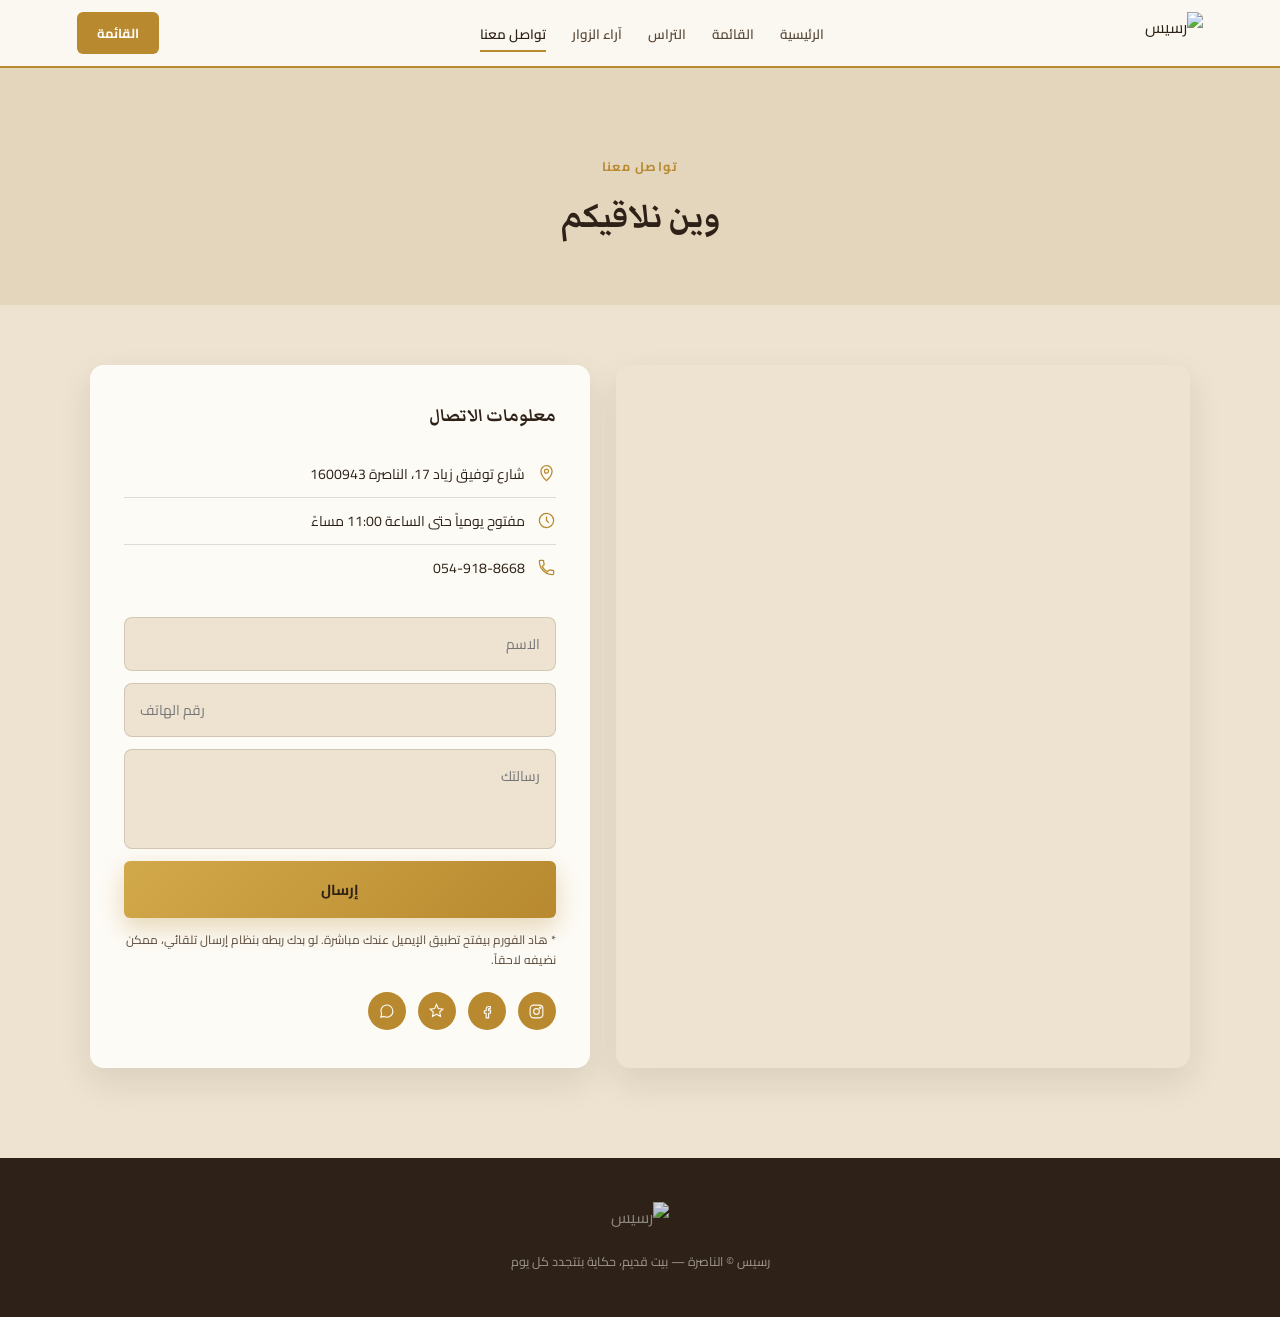
==== contact.html @ 71dd81d4 "Add files via upload" ====
<!DOCTYPE html>
<html lang="ar" dir="rtl">
<head>
<meta charset="UTF-8" />
<meta name="viewport" content="width=device-width, initial-scale=1.0" />
<title>تواصل معنا · رسيس</title>
<link rel="preconnect" href="https://fonts.googleapis.com" />
<link rel="preconnect" href="https://fonts.gstatic.com" crossorigin />
<link href="https://fonts.googleapis.com/css2?family=Markazi+Text:wght@500;600;700&family=Cairo:wght@300;400;500;600;700;800&display=swap" rel="stylesheet" />
<link rel="stylesheet" href="style.css" />
</head>
<body>

<nav class="nav">
  <img class="nav-logo" src="assets/logo.png" alt="رسيس" />
  <ul class="nav-links">
    <li><a href="index.html">الرئيسية</a></li>
    <li><a href="menu.html">القائمة</a></li>
    <li><a href="terrace.html">التراس</a></li>
    <li><a href="index.html#reviews">آراء الزوار</a></li>
    <li><a href="contact.html" class="active">تواصل معنا</a></li>
  </ul>
  <a class="nav-cta" href="https://rasis.auratech1.tech/menu-list" target="_blank" rel="noopener">القائمة</a>
</nav>

<header style="padding:150px 6vw 60px; text-align:center; background:var(--cream-deep);">
  <span class="eyebrow">تواصل معنا</span>
  <h1 class="sec-title">وين نلاقيكم</h1>
</header>

<section style="padding-top:60px;">
  <div class="contact-grid">
    <div class="map-wrap">
      <iframe
        title="موقع رسيس على الخريطة"
        src="https://www.google.com/maps?q=Tawfiq+Ziad+St+17+Nazareth&output=embed"
        loading="lazy" referrerpolicy="no-referrer-when-downgrade"></iframe>
    </div>

    <div class="contact-card">
      <h3>معلومات الاتصال</h3>
      <ul class="contact-list">
        <li>
          <span class="ci"><svg viewBox="0 0 24 24" fill="none" stroke="currentColor" stroke-width="1.6"><path d="M12 21s7-6.5 7-12a7 7 0 10-14 0c0 5.5 7 12 7 12z"/><circle cx="12" cy="9" r="2.5"/></svg></span>
          <span>شارع توفيق زياد 17، الناصرة 1600943</span>
        </li>
        <li>
          <span class="ci"><svg viewBox="0 0 24 24" fill="none" stroke="currentColor" stroke-width="1.6"><circle cx="12" cy="12" r="9"/><path d="M12 7v5l3 3"/></svg></span>
          <span>مفتوح يومياً حتى الساعة 11:00 مساءً</span>
        </li>
        <li>
          <span class="ci"><svg viewBox="0 0 24 24" fill="none" stroke="currentColor" stroke-width="1.6"><path d="M6.6 10.8c1.4 2.8 3.8 5.2 6.6 6.6l2.2-2.2c.3-.3.7-.4 1-.2 1.1.4 2.3.6 3.6.6.6 0 1 .4 1 1V20c0 .6-.4 1-1 1C10.6 21 3 13.4 3 4c0-.6.4-1 1-1h3.4c.6 0 1 .4 1 1 0 1.3.2 2.5.6 3.6.1.4 0 .8-.2 1L6.6 10.8z"/></svg></span>
          <a href="tel:0549188668">054-918-8668</a>
        </li>
      </ul>

      <form class="contact-form" onsubmit="event.preventDefault(); window.location.href='mailto:?subject=رسالة من موقع رسيس&body=' + encodeURIComponent('الاسم: ' + document.getElementById('cf-name').value + '\nرقم الهاتف: ' + document.getElementById('cf-phone').value + '\n\n' + document.getElementById('cf-msg').value);">
        <input type="text" id="cf-name" placeholder="الاسم" required />
        <input type="tel" id="cf-phone" placeholder="رقم الهاتف" />
        <textarea id="cf-msg" placeholder="رسالتك" required></textarea>
        <button class="btn btn-gold" type="submit">إرسال</button>
      </form>
      <p class="form-note">* هاد الفورم بيفتح تطبيق الإيميل عندك مباشرة. لو بدك ربطه بنظام إرسال تلقائي، ممكن نضيفه لاحقاً.</p>

      <div class="social-row">
        <a class="social-circle" href="https://www.instagram.com/rasees.rest/" target="_blank" rel="noopener" aria-label="إنستقرام">
          <svg viewBox="0 0 24 24" fill="none" stroke="currentColor" stroke-width="1.6"><rect x="3" y="3" width="18" height="18" rx="5"/><circle cx="12" cy="12" r="4"/><circle cx="17.3" cy="6.7" r="1"/></svg>
        </a>
        <a class="social-circle" href="https://www.facebook.com/people/%D8%B1%D8%B3%D9%8A%D8%B3-%D9%85%D8%B7%D8%B9%D9%85-%D9%88%D9%85%D9%82%D9%87%D9%89/61567522332146/" target="_blank" rel="noopener" aria-label="فيسبوك">
          <svg viewBox="0 0 24 24" fill="none" stroke="currentColor" stroke-width="1.6"><path d="M15 8.5h2.5V5H15c-1.9 0-3.5 1.6-3.5 3.5V11H9v3.5h2.5V21H15v-6.5h2.5l.5-3.5h-3V8.5c0-.6.4-1 1-1z"/></svg>
        </a>
        <a class="social-circle" href="https://g.page/r/CQu_UpilLZgMEAE/review" target="_blank" rel="noopener" aria-label="تقييمات جوجل">
          <svg viewBox="0 0 24 24" fill="none" stroke="currentColor" stroke-width="1.6"><path d="M12 2l2.6 5.9L21 8.6l-4.5 4.2L17.6 19 12 15.9 6.4 19l1.1-6.2L3 8.6l6.4-.7z"/></svg>
        </a>
        <a class="social-circle" href="https://wa.me/972549188668" target="_blank" rel="noopener" aria-label="واتساب">
          <svg viewBox="0 0 24 24" fill="none" stroke="currentColor" stroke-width="1.6"><path d="M21 11.5a8.5 8.5 0 01-12.4 7.5L4 20l1.1-4.4A8.5 8.5 0 1121 11.5z"/></svg>
        </a>
      </div>
    </div>
  </div>
</section>

<footer>
  <img class="footer-logo" src="assets/logo.png" alt="رسيس" />
  <p>رسيس © الناصرة — بيت قديم، حكاية بتتجدد كل يوم</p>
</footer>

<script src="script.js"></script>
</body>
</html>
---- style.css ----
:root{
  --cream:#EDE3D0;
  --cream-deep:#E4D6BC;
  --paper:#FDFBF6;
  --brown:#2E2117;
  --brown-soft:#5A4A3A;
  --gold:#B8892F;
  --gold-bright:#D2A94A;
  --plaid-red:#7E2B22;
  --plaid-black:#221812;
  --line:rgba(46,33,23,0.14);
  --display:'Markazi Text', serif;
  --body:'Cairo', sans-serif;
}
*{box-sizing:border-box;margin:0;padding:0;}
html{scroll-behavior:smooth;}
body{
  font-family:var(--body);
  color:var(--brown);
  background:var(--cream);
  -webkit-font-smoothing:antialiased;
  overflow-x:hidden;
}
img{max-width:100%;display:block;}
a{color:inherit;}
ul{list-style:none;}

/* ===== plaid ribbon — echoes the restaurant's own tablecloth pattern ===== */
.plaid{
  height:8px; width:100%;
  background:
    repeating-linear-gradient(90deg,
      var(--plaid-red) 0 14px,
      var(--paper) 14px 16px,
      var(--plaid-black) 16px 20px,
      var(--paper) 20px 22px);
}

/* ===== shared ===== */
.eyebrow{ display:inline-block; font-size:12.5px; font-weight:700; letter-spacing:.1em; color:var(--gold); text-transform:uppercase; margin-bottom:12px; }
.sec-head{ text-align:center; max-width:640px; margin:0 auto 50px; }
.sec-title{ font-family:var(--display); font-weight:700; font-size:clamp(28px,3.8vw,42px); color:var(--brown); line-height:1.3; }
.sec-sub{ font-size:14.5px; color:var(--brown-soft); margin-top:10px; line-height:1.8; }
section{ padding:90px 6vw; }

.btn{
  display:inline-flex; align-items:center; justify-content:center; gap:8px;
  font-family:var(--body); font-size:14.5px; font-weight:700;
  padding:15px 30px; border-radius:6px; text-decoration:none; cursor:pointer;
  transition:transform .18s ease, box-shadow .18s ease, background .18s ease; border:none;
}
.btn-gold{ background:linear-gradient(135deg,var(--gold-bright),var(--gold)); color:#2E2117; box-shadow:0 10px 24px rgba(184,137,47,0.32); }
.btn-gold:hover{ transform:translateY(-2px); box-shadow:0 14px 28px rgba(184,137,47,0.4); }
.btn-outline{ background:transparent; color:var(--paper); border:1.5px solid rgba(253,251,246,0.5); }
.btn-outline:hover{ border-color:var(--gold-bright); color:var(--gold-bright); }
.btn-outline-dark{ background:transparent; color:var(--brown); border:1.5px solid var(--line); }
.btn-outline-dark:hover{ border-color:var(--gold); color:var(--gold); }

.ph-icon{ width:28px; height:28px; opacity:.4; color:var(--brown-soft); }
.ph-icon svg{ width:100%; height:100%; }
.ph-text{ font-size:11px; font-weight:600; line-height:1.6; opacity:.6; text-align:center; }

/* ===== nav ===== */
.nav{
  position:fixed; top:0; inset-inline:0; z-index:60;
  display:flex; align-items:center; justify-content:space-between; gap:20px;
  padding:12px 6vw;
  background:rgba(253,251,246,0.92);
  backdrop-filter:blur(10px);
  border-bottom:2px solid var(--gold);
}
.nav-logo{ height:42px; width:auto; border-radius:6px; }
.nav-links{ display:flex; gap:26px; flex:1; justify-content:center; }
.nav-links a{ font-size:13.5px; font-weight:600; text-decoration:none; color:var(--brown-soft); transition:color .2s ease; padding-bottom:3px; border-bottom:2px solid transparent; }
.nav-links a:hover, .nav-links a.active{ color:var(--brown); border-color:var(--gold); }
.nav-cta{ font-size:13px; font-weight:700; background:var(--gold); color:var(--paper); padding:9px 20px; border-radius:6px; text-decoration:none; white-space:nowrap; }
.nav-cta:hover{ background:#A47A28; }
@media(max-width:860px){ .nav-links{display:none;} }

/* ===== hero (photo hero used on home / terrace) ===== */
.photo-hero{
  position:relative; min-height:78vh; display:flex; align-items:flex-end;
  background-size:cover; background-position:center;
  margin-top:0;
}
.photo-hero::before{
  content:''; position:absolute; inset:0;
  background:linear-gradient(180deg, rgba(20,14,10,0.15) 0%, rgba(20,14,10,0.35) 55%, rgba(20,14,10,0.86) 100%);
}
.photo-hero-inner{ position:relative; z-index:2; padding:60px 6vw 60px; max-width:640px; }
.photo-hero .eyebrow{ color:var(--gold-bright); }
.photo-hero h1{ font-family:var(--display); font-weight:700; color:var(--paper); font-size:clamp(30px,4.6vw,50px); line-height:1.35; text-shadow:0 4px 18px rgba(0,0,0,0.4); }
.photo-hero p{ color:rgba(253,251,246,0.85); font-size:15px; margin-top:14px; line-height:1.8; max-width:480px; }
.photo-hero .btn{ margin-top:26px; }

.hero-noimg{
  aspect-ratio:16/8; background:var(--brown); display:flex; flex-direction:column;
  align-items:center; justify-content:center; gap:10px; color:rgba(253,251,246,0.5);
}

/* ===== dish cards ===== */
.dish-grid{ display:grid; grid-template-columns:repeat(3,1fr); gap:26px; max-width:1140px; margin:0 auto; }
@media(max-width:860px){ .dish-grid{ grid-template-columns:repeat(2,1fr); } }
@media(max-width:560px){ .dish-grid{ grid-template-columns:1fr; } }
.dish-card{
  background:var(--paper); border-radius:12px; overflow:hidden;
  box-shadow:0 14px 34px rgba(46,33,23,0.1); transition:transform .22s ease, box-shadow .22s ease;
}
.dish-card:hover{ transform:translateY(-4px); box-shadow:0 20px 44px rgba(46,33,23,0.16); }
.dish-photo{ aspect-ratio:4/3; overflow:hidden; background:var(--cream-deep); display:flex; align-items:center; justify-content:center; }
.dish-photo img{ width:100%; height:100%; object-fit:cover; }
.dish-photo.ph{ flex-direction:column; gap:8px; }
.dish-info{ padding:18px 20px 22px; text-align:center; }
.dish-info h3{ font-family:var(--display); font-size:19px; color:var(--brown); margin-bottom:4px; }
.dish-info p{ font-size:12.5px; color:var(--brown-soft); line-height:1.6; }

/* ===== reviews section — warm palette, very visible ===== */
.reviews-sec{ background:var(--brown); color:var(--paper); }
.reviews-sec .eyebrow{ color:var(--gold-bright); }
.rv-card{
  max-width:540px; margin:0 auto; text-align:center;
  background:rgba(253,251,246,0.05); border:1px solid rgba(253,251,246,0.14); border-radius:16px;
  padding:54px 40px; box-shadow:0 30px 70px rgba(0,0,0,0.35);
}
.rv-card h2{ font-family:var(--display); font-weight:700; font-size:clamp(26px,3.4vw,34px); color:var(--paper); line-height:1.3; margin-bottom:6px; }
.rv-card .en{ display:block; font-family:var(--body); font-weight:400; font-size:14px; color:rgba(253,251,246,0.55); margin-bottom:26px; }
.google-mini{
  display:inline-flex; align-items:center; gap:9px; margin-bottom:28px;
  background:rgba(253,251,246,0.06); border:1px solid rgba(253,251,246,0.16); border-radius:30px;
  padding:8px 18px; text-decoration:none; transition:background .2s ease;
}
.google-mini:hover{ background:rgba(253,251,246,0.11); }
.google-mini .stars-mini{ color:var(--gold-bright); font-size:13px; letter-spacing:1px; }
.google-mini span.txt{ font-size:12.5px; color:rgba(253,251,246,0.75); }
.stars{ display:flex; justify-content:center; gap:8px; margin-top:6px; }
.star{ font-size:40px; background:none; border:none; cursor:pointer; color:rgba(253,251,246,0.18); transition:color .18s ease, transform .18s cubic-bezier(.34,1.56,.64,1); padding:2px; }
.star:hover, .star.hovered{ transform:scale(1.15); }
.star.selected{ color:var(--gold-bright); }
.star.pop{ animation:pop .3s cubic-bezier(.34,1.56,.64,1) forwards; }
@keyframes pop{ 50%{transform:scale(1.35);} }
.ledger-hint{ font-size:12.5px; color:rgba(253,251,246,0.5); margin-top:10px; }
.rv-panel{ margin-top:24px; text-align:right; }
.rv-panel.hidden{ display:none; }
.rv-panel textarea{
  width:100%; font-family:var(--body); font-size:14px; color:var(--paper);
  background:rgba(253,251,246,0.06); border:1px solid rgba(253,251,246,0.16); border-radius:8px;
  padding:14px 16px; resize:none; min-height:90px; outline:none; line-height:1.7;
}
.rv-panel textarea::placeholder{ color:rgba(253,251,246,0.35); }
.rv-panel textarea:focus{ border-color:var(--gold); }
.optional-contact{ display:flex; gap:10px; margin-top:10px; }
.optional-contact input{
  width:100%; font-family:var(--body); font-size:13.5px; color:var(--paper);
  background:rgba(253,251,246,0.06); border:1px solid rgba(253,251,246,0.16); border-radius:8px;
  padding:11px 14px; outline:none;
}
.optional-contact input::placeholder{ color:rgba(253,251,246,0.35); }
.optional-contact input:focus{ border-color:var(--gold); }
@media(max-width:420px){ .optional-contact{ flex-direction:column; } }
.rv-thanks{ margin-top:22px; font-size:13.5px; color:var(--gold-bright); background:rgba(210,169,74,0.12); border-radius:8px; padding:13px 16px; font-weight:600; }
.rv-thanks.hidden{ display:none; }

/* ===== gallery grid (reused: home teaser strip / terrace gallery) ===== */
.gallery-grid{ display:grid; grid-template-columns:repeat(4,1fr); gap:16px; max-width:1140px; margin:0 auto; }
@media(max-width:900px){ .gallery-grid{ grid-template-columns:repeat(2,1fr); } }
.gallery-slot{
  aspect-ratio:1/1; border-radius:10px; overflow:hidden;
  display:flex; flex-direction:column; align-items:center; justify-content:center; gap:8px;
}
.gallery-slot.ph{ border:1.5px dashed var(--line); background:var(--paper); }
.gallery-slot.has-img img{ width:100%; height:100%; object-fit:cover; }

/* ===== feature blocks (terrace page) ===== */
.feature-block{
  display:grid; grid-template-columns:1fr 1.2fr; gap:0; align-items:stretch;
  background:var(--paper); border-radius:14px; overflow:hidden; margin-bottom:26px;
  box-shadow:0 14px 34px rgba(46,33,23,0.08);
}
.feature-block:nth-child(even){ grid-template-columns:1.2fr 1fr; }
.feature-block:nth-child(even) .feature-photo{ order:2; }
@media(max-width:760px){ .feature-block, .feature-block:nth-child(even){ grid-template-columns:1fr; } .feature-block:nth-child(even) .feature-photo{ order:0; } }
.feature-photo{ min-height:220px; overflow:hidden; }
.feature-photo img{ width:100%; height:100%; object-fit:cover; }
.feature-text{ padding:36px 34px; display:flex; flex-direction:column; justify-content:center; }
.feature-text h3{ font-family:var(--display); font-size:23px; color:var(--brown); margin-bottom:10px; }
.feature-text p{ font-size:14px; color:var(--brown-soft); line-height:1.85; }

/* ===== contact page ===== */
.contact-grid{ display:grid; grid-template-columns:1.15fr 1fr; gap:26px; max-width:1100px; margin:0 auto; }
@media(max-width:860px){ .contact-grid{ grid-template-columns:1fr; } }
.map-wrap{ border-radius:14px; overflow:hidden; min-height:420px; box-shadow:0 14px 34px rgba(46,33,23,0.1); }
.map-wrap iframe{ width:100%; height:100%; min-height:420px; border:0; }
.contact-card{ background:var(--paper); border-radius:14px; padding:38px 34px; box-shadow:0 14px 34px rgba(46,33,23,0.1); }
.contact-card h3{ font-family:var(--display); font-size:22px; margin-bottom:22px; color:var(--brown); }
.contact-list{ margin-bottom:26px; }
.contact-list li{ display:flex; align-items:center; gap:12px; font-size:14px; padding:10px 0; border-bottom:1px solid var(--line); }
.contact-list li:last-child{ border-bottom:none; }
.contact-list a{ text-decoration:none; transition:color .2s ease; }
.contact-list a:hover{ color:var(--gold); }
.ci{ width:19px; height:19px; flex-shrink:0; color:var(--gold); }
.ci svg{ width:100%; height:100%; }

.contact-form{ display:flex; flex-direction:column; gap:12px; }
.contact-form input, .contact-form textarea{
  width:100%; font-family:var(--body); font-size:14px; color:var(--brown);
  background:var(--cream); border:1.5px solid var(--line); border-radius:8px;
  padding:13px 15px; outline:none; resize:none;
}
.contact-form textarea{ min-height:100px; }
.contact-form input:focus, .contact-form textarea:focus{ border-color:var(--gold); }
.social-row{ display:flex; gap:12px; margin-top:22px; }
.social-circle{
  width:38px; height:38px; border-radius:50%; background:var(--gold); color:var(--paper);
  display:flex; align-items:center; justify-content:center; text-decoration:none; transition:transform .2s ease, background .2s ease;
}
.social-circle:hover{ background:#A47A28; transform:translateY(-2px); }
.social-circle svg{ width:17px; height:17px; }
.form-note{ font-size:12px; color:var(--brown-soft); margin-top:12px; line-height:1.7; }

/* ===== note tag ===== */
.note-tag{ display:inline-block; margin-top:8px; font-size:12px; color:#8A5A1E; background:rgba(184,137,47,0.1); border:1px dashed var(--gold); padding:9px 14px; border-radius:6px; }

/* ===== footer ===== */
footer{
  background:var(--brown); color:rgba(253,251,246,0.55); text-align:center;
  padding:44px 6vw; display:flex; flex-direction:column; align-items:center; gap:14px;
}
.footer-logo{ height:34px; width:auto; opacity:.85; border-radius:5px; }
footer p{ font-size:12.5px; }
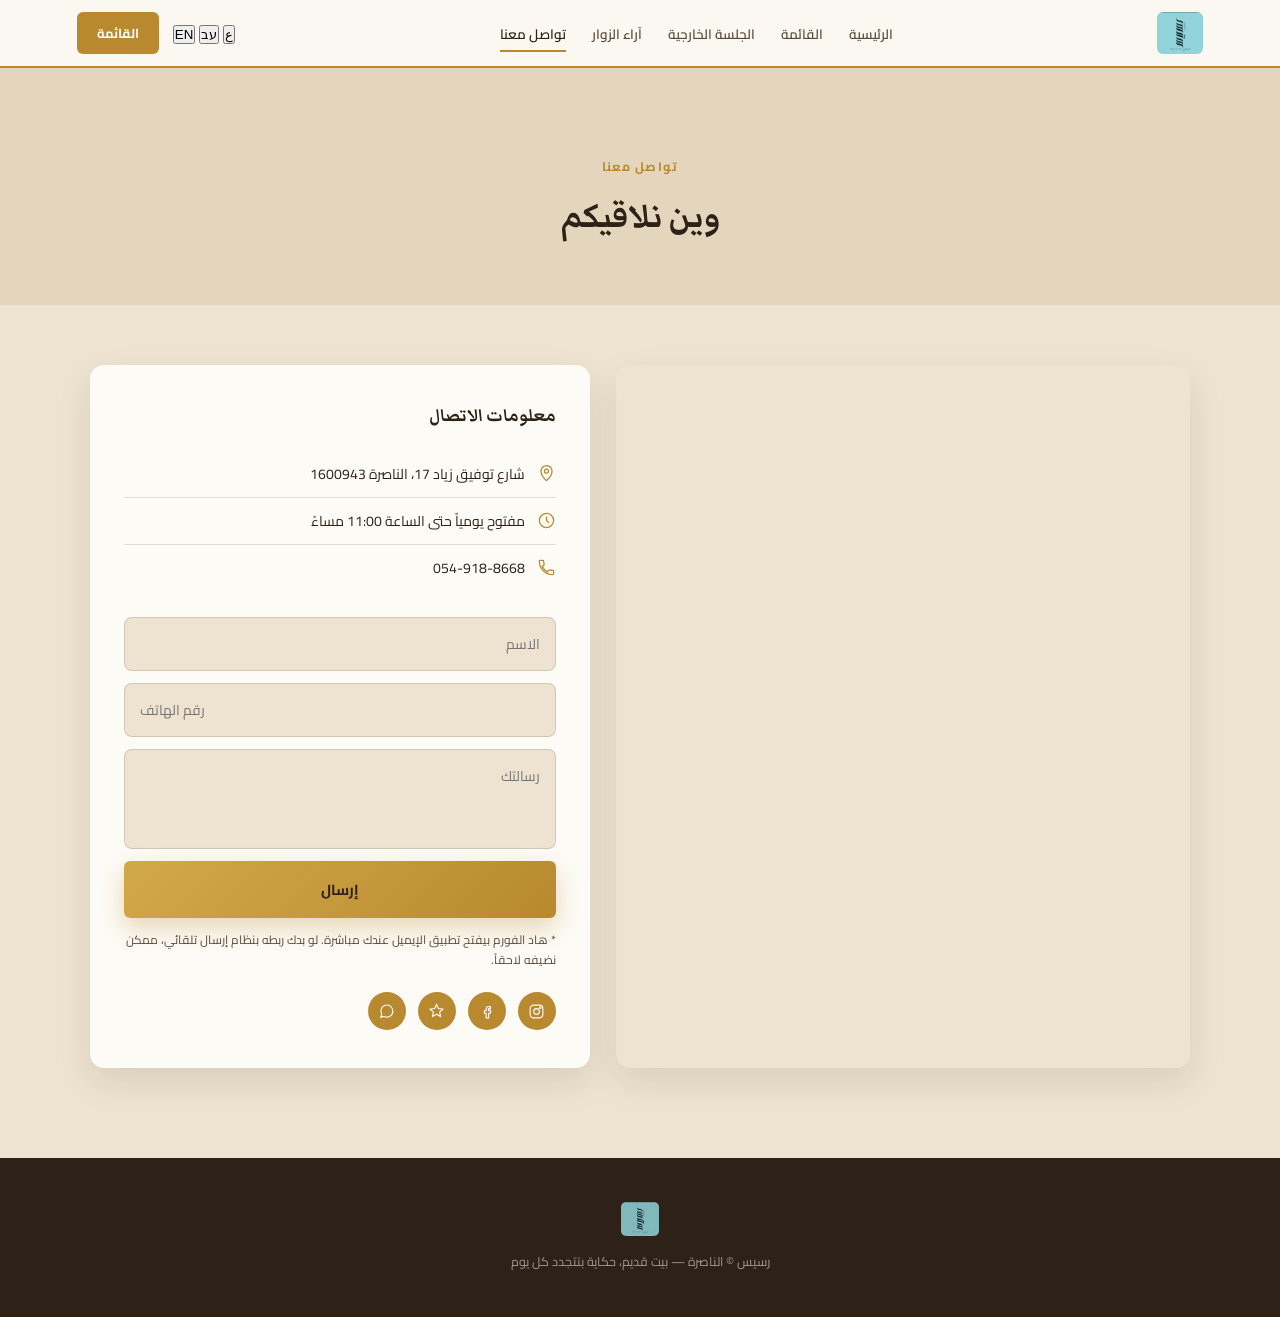
==== commit 7416e912: "Update contact.html" ====
--- a/contact.html
+++ b/contact.html
@@ -16,11 +16,18 @@
   <ul class="nav-links">
     <li><a href="index.html">الرئيسية</a></li>
     <li><a href="menu.html">القائمة</a></li>
-    <li><a href="terrace.html">التراس</a></li>
+    <li><a href="terrace.html">الجلسة الخارجية</a></li>
     <li><a href="index.html#reviews">آراء الزوار</a></li>
     <li><a href="contact.html" class="active">تواصل معنا</a></li>
   </ul>
-  <a class="nav-cta" href="https://rasis.auratech1.tech/menu-list" target="_blank" rel="noopener">القائمة</a>
+  <div style="display:flex; align-items:center; gap:14px;">
+    <div class="lang-switch">
+      <button class="active" type="button">ع</button>
+      <button type="button">עב</button>
+      <button type="button">EN</button>
+    </div>
+    <a class="nav-cta" href="https://rasis.auratech1.tech/menu-list" target="_blank" rel="noopener">القائمة</a>
+  </div>
 </nav>
 
 <header style="padding:150px 6vw 60px; text-align:center; background:var(--cream-deep);">
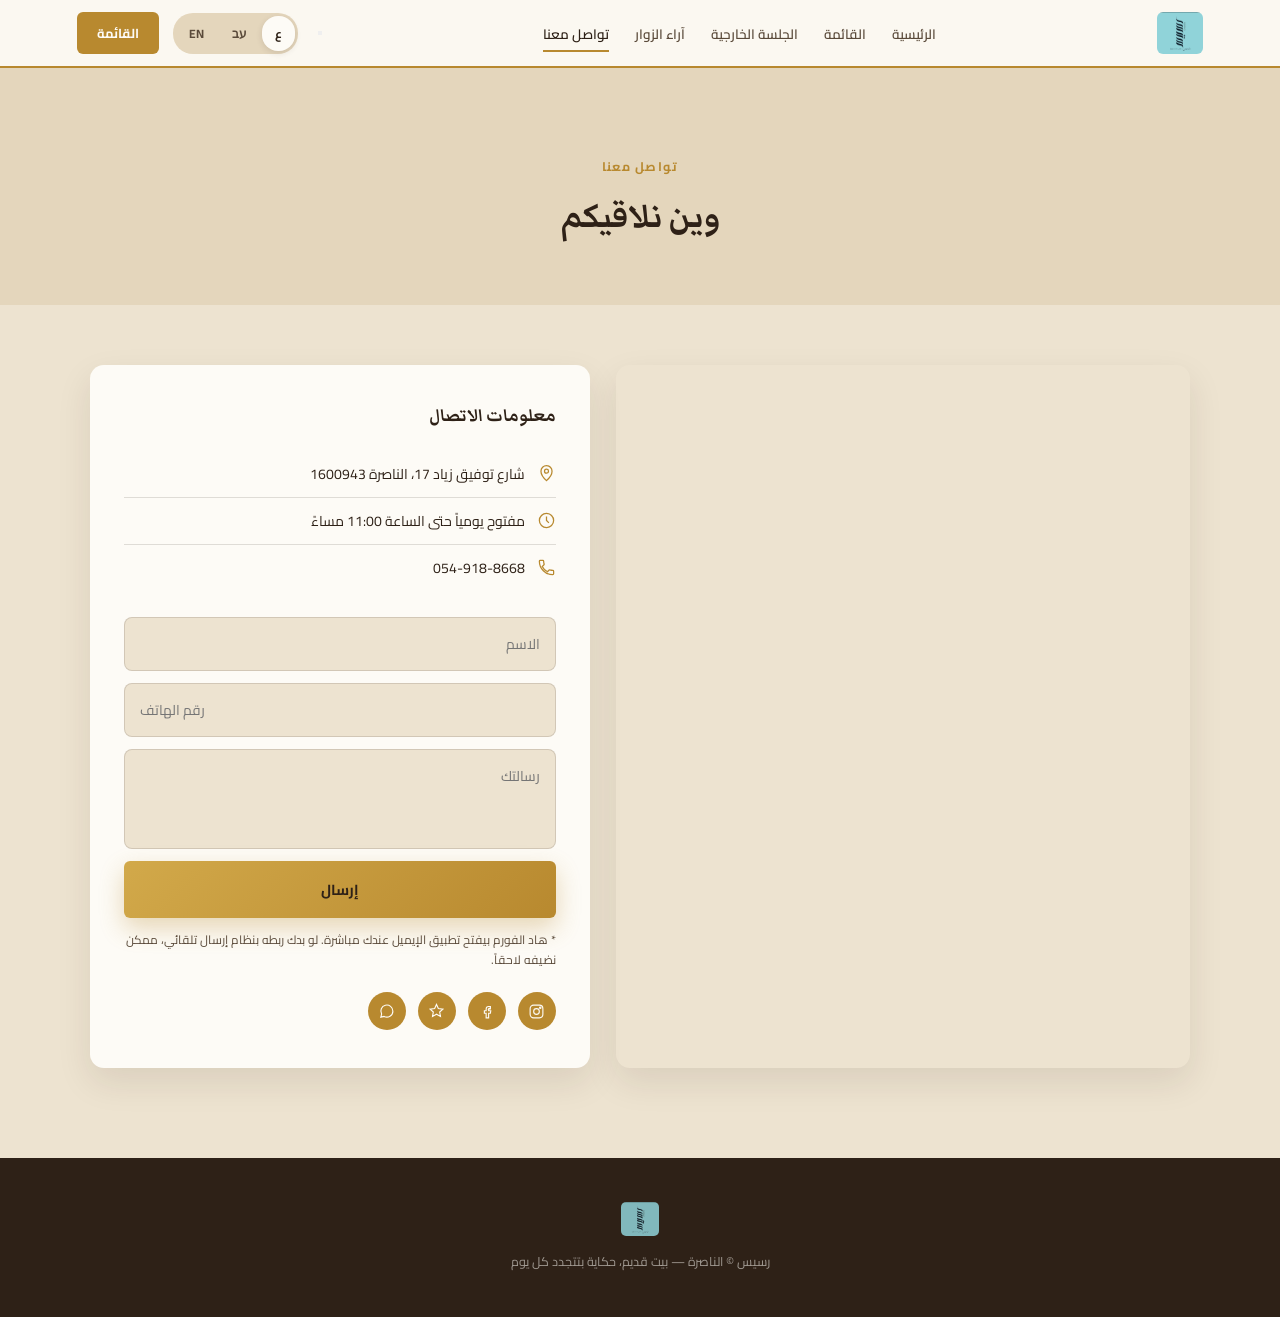
==== commit 2e67c8fe: "Add i18n attributes for localization in contact.html" ====
--- a/contact.html
+++ b/contact.html
@@ -3,10 +3,10 @@
 <head>
 <meta charset="UTF-8" />
 <meta name="viewport" content="width=device-width, initial-scale=1.0" />
-<title>تواصل معنا · رسيس</title>
+<title data-i18n="meta_title_contact">تواصل معنا · رسيس</title>
 <link rel="preconnect" href="https://fonts.googleapis.com" />
 <link rel="preconnect" href="https://fonts.gstatic.com" crossorigin />
-<link href="https://fonts.googleapis.com/css2?family=Markazi+Text:wght@500;600;700&family=Cairo:wght@300;400;500;600;700;800&display=swap" rel="stylesheet" />
+<link href="https://fonts.googleapis.com/css2?family=Markazi+Text:wght@500;600;700&family=Cairo:wght@300;400;500;600;700;800&family=Frank+Ruhl+Libre:wght@500;600;700&family=Heebo:wght@300;400;500;600;700&display=swap" rel="stylesheet" />
 <link rel="stylesheet" href="style.css" />
 </head>
 <body>
@@ -14,25 +14,26 @@
 <nav class="nav">
   <img class="nav-logo" src="assets/logo.png" alt="رسيس" />
   <ul class="nav-links">
-    <li><a href="index.html">الرئيسية</a></li>
-    <li><a href="menu.html">القائمة</a></li>
-    <li><a href="terrace.html">الجلسة الخارجية</a></li>
-    <li><a href="index.html#reviews">آراء الزوار</a></li>
-    <li><a href="contact.html" class="active">تواصل معنا</a></li>
+    <li><a href="index.html" data-i18n="nav_home">الرئيسية</a></li>
+    <li><a href="menu.html" data-i18n="nav_menu">القائمة</a></li>
+    <li><a href="terrace.html" data-i18n="nav_terrace">الجلسة الخارجية</a></li>
+    <li><a href="index.html#reviews" data-i18n="nav_reviews">آراء الزوار</a></li>
+    <li><a href="contact.html" class="active" data-i18n="nav_contact">تواصل معنا</a></li>
   </ul>
+  <button class="nav-toggle" type="button" aria-label="فتح القائمة"><span></span><span></span><span></span></button>
   <div style="display:flex; align-items:center; gap:14px;">
     <div class="lang-switch">
-      <button class="active" type="button">ع</button>
-      <button type="button">עב</button>
-      <button type="button">EN</button>
+      <button class="active" type="button" data-lang="ar">ع</button>
+      <button type="button" data-lang="he">עב</button>
+      <button type="button" data-lang="en">EN</button>
     </div>
-    <a class="nav-cta" href="https://rasis.auratech1.tech/menu-list" target="_blank" rel="noopener">القائمة</a>
+    <a class="nav-cta" href="https://rasis.auratech1.tech/menu-list" target="_blank" rel="noopener" data-i18n="nav_cta">القائمة</a>
   </div>
 </nav>
 
 <header style="padding:150px 6vw 60px; text-align:center; background:var(--cream-deep);">
-  <span class="eyebrow">تواصل معنا</span>
-  <h1 class="sec-title">وين نلاقيكم</h1>
+  <span class="eyebrow" data-i18n="nav_contact">تواصل معنا</span>
+  <h1 class="sec-title" data-i18n="contact_title">وين نلاقيكم</h1>
 </header>
 
 <section style="padding-top:60px;">
@@ -45,15 +46,15 @@
     </div>
 
     <div class="contact-card">
-      <h3>معلومات الاتصال</h3>
+      <h3 data-i18n="contact_info_title">معلومات الاتصال</h3>
       <ul class="contact-list">
         <li>
           <span class="ci"><svg viewBox="0 0 24 24" fill="none" stroke="currentColor" stroke-width="1.6"><path d="M12 21s7-6.5 7-12a7 7 0 10-14 0c0 5.5 7 12 7 12z"/><circle cx="12" cy="9" r="2.5"/></svg></span>
-          <span>شارع توفيق زياد 17، الناصرة 1600943</span>
+          <span data-i18n="contact_address">شارع توفيق زياد 17، الناصرة 1600943</span>
         </li>
         <li>
           <span class="ci"><svg viewBox="0 0 24 24" fill="none" stroke="currentColor" stroke-width="1.6"><circle cx="12" cy="12" r="9"/><path d="M12 7v5l3 3"/></svg></span>
-          <span>مفتوح يومياً حتى الساعة 11:00 مساءً</span>
+          <span data-i18n="contact_hours">مفتوح يومياً حتى الساعة 11:00 مساءً</span>
         </li>
         <li>
           <span class="ci"><svg viewBox="0 0 24 24" fill="none" stroke="currentColor" stroke-width="1.6"><path d="M6.6 10.8c1.4 2.8 3.8 5.2 6.6 6.6l2.2-2.2c.3-.3.7-.4 1-.2 1.1.4 2.3.6 3.6.6.6 0 1 .4 1 1V20c0 .6-.4 1-1 1C10.6 21 3 13.4 3 4c0-.6.4-1 1-1h3.4c.6 0 1 .4 1 1 0 1.3.2 2.5.6 3.6.1.4 0 .8-.2 1L6.6 10.8z"/></svg></span>
@@ -62,12 +63,12 @@
       </ul>
 
       <form class="contact-form" onsubmit="event.preventDefault(); window.location.href='mailto:?subject=رسالة من موقع رسيس&body=' + encodeURIComponent('الاسم: ' + document.getElementById('cf-name').value + '\nرقم الهاتف: ' + document.getElementById('cf-phone').value + '\n\n' + document.getElementById('cf-msg').value);">
-        <input type="text" id="cf-name" placeholder="الاسم" required />
-        <input type="tel" id="cf-phone" placeholder="رقم الهاتف" />
-        <textarea id="cf-msg" placeholder="رسالتك" required></textarea>
-        <button class="btn btn-gold" type="submit">إرسال</button>
+        <input type="text" id="cf-name" placeholder="الاسم" required data-i18n-placeholder="form_name_ph" />
+        <input type="tel" id="cf-phone" placeholder="رقم الهاتف" data-i18n-placeholder="form_phone_ph" />
+        <textarea id="cf-msg" placeholder="رسالتك" required data-i18n-placeholder="form_msg_ph"></textarea>
+        <button class="btn btn-gold" type="submit" data-i18n="form_send">إرسال</button>
       </form>
-      <p class="form-note">* هاد الفورم بيفتح تطبيق الإيميل عندك مباشرة. لو بدك ربطه بنظام إرسال تلقائي، ممكن نضيفه لاحقاً.</p>
+      <p class="form-note" data-i18n="form_note">* هاد الفورم بيفتح تطبيق الإيميل عندك مباشرة. لو بدك ربطه بنظام إرسال تلقائي، ممكن نضيفه لاحقاً.</p>
 
       <div class="social-row">
         <a class="social-circle" href="https://www.instagram.com/rasees.rest/" target="_blank" rel="noopener" aria-label="إنستقرام">
@@ -89,9 +90,10 @@
 
 <footer>
   <img class="footer-logo" src="assets/logo.png" alt="رسيس" />
-  <p>رسيس © الناصرة — بيت قديم، حكاية بتتجدد كل يوم</p>
+  <p data-i18n="footer_tagline">رسيس © الناصرة — بيت قديم، حكاية بتتجدد كل يوم</p>
 </footer>
 
+<script src="i18n.js"></script>
 <script src="script.js"></script>
 </body>
 </html>
--- a/style.css
+++ b/style.css
@@ -76,6 +76,15 @@
 .nav-cta{ font-size:13px; font-weight:700; background:var(--gold); color:var(--paper); padding:9px 20px; border-radius:6px; text-decoration:none; white-space:nowrap; }
 .nav-cta:hover{ background:#A47A28; }
 @media(max-width:860px){ .nav-links{display:none;} }
+
+.lang-switch{ display:flex; align-items:center; gap:2px; background:var(--cream-deep); border-radius:20px; padding:3px; }
+.lang-switch button{
+  font-family:var(--body); font-size:12px; font-weight:700; border:none; background:transparent;
+  color:var(--brown-soft); padding:6px 13px; border-radius:16px; cursor:pointer; transition:background .2s ease, color .2s ease;
+}
+.lang-switch button.active{ background:var(--paper); color:var(--brown); box-shadow:0 2px 6px rgba(46,33,23,0.12); }
+.lang-switch button:hover:not(.active){ color:var(--brown); }
+@media(max-width:600px){ .lang-switch{ display:none; } }
 
 /* ===== hero (photo hero used on home / terrace) ===== */
 .photo-hero{
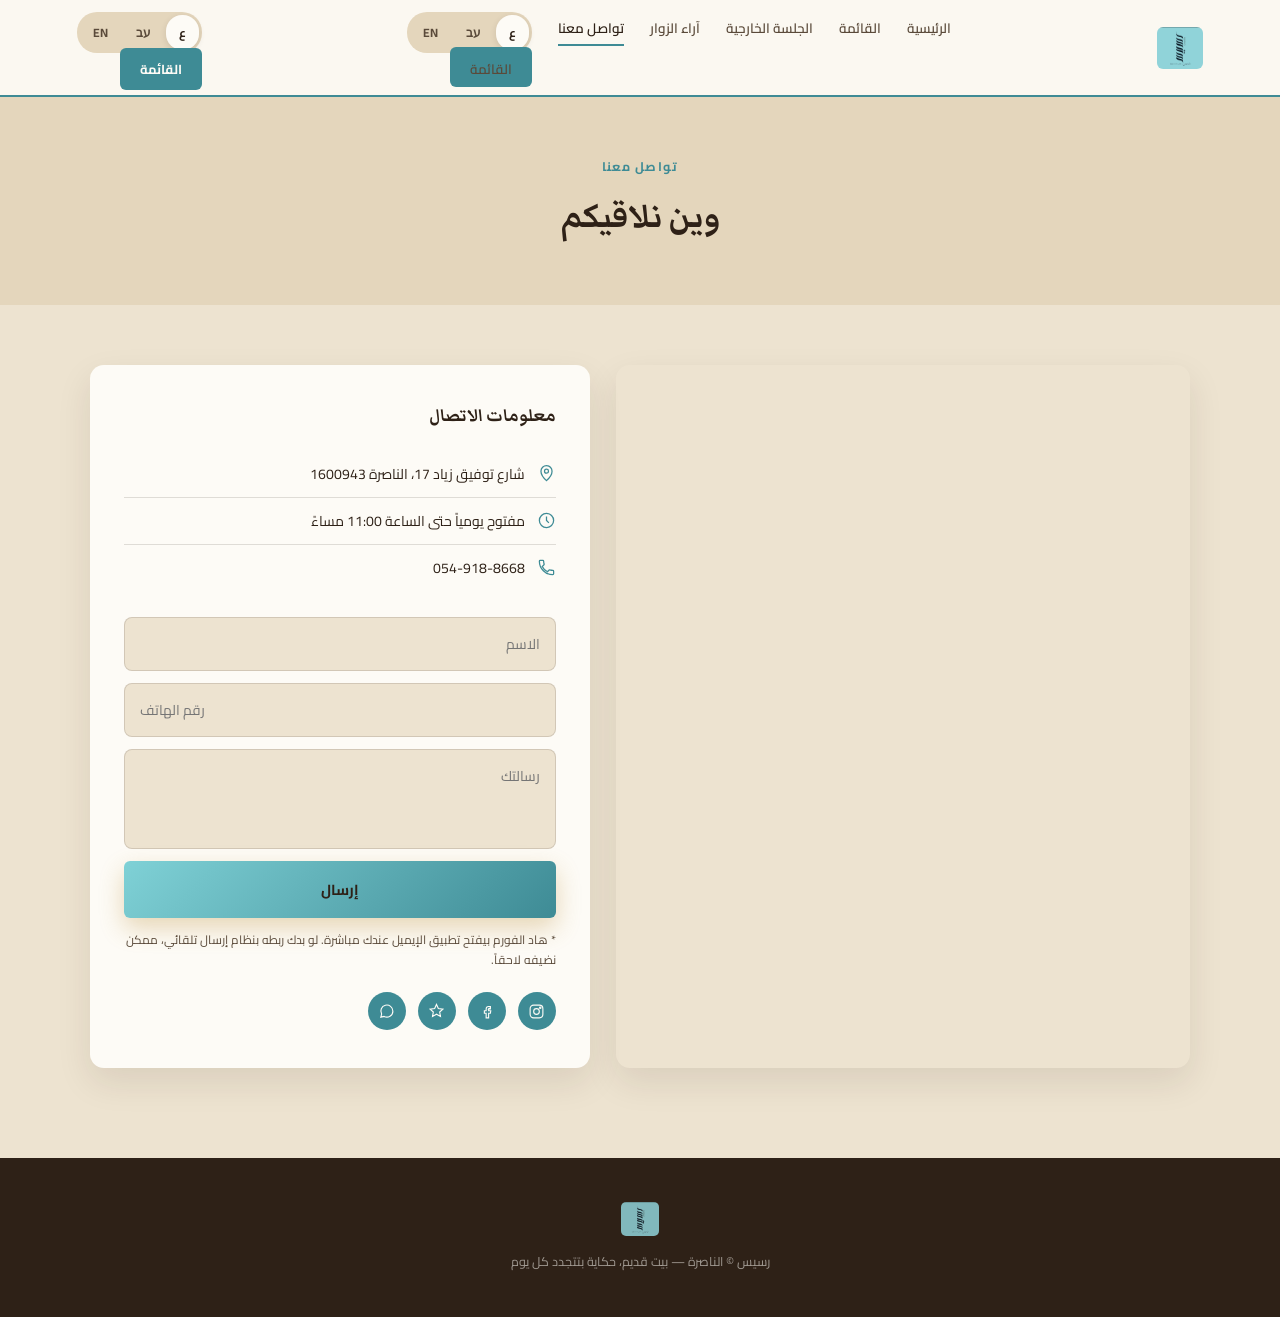
==== commit 2241ea89: "Add language switch buttons to contact page" ====
--- a/contact.html
+++ b/contact.html
@@ -19,9 +19,17 @@
     <li><a href="terrace.html" data-i18n="nav_terrace">الجلسة الخارجية</a></li>
     <li><a href="index.html#reviews" data-i18n="nav_reviews">آراء الزوار</a></li>
     <li><a href="contact.html" class="active" data-i18n="nav_contact">تواصل معنا</a></li>
+    <li class="nav-mobile-lang">
+      <div class="lang-switch">
+        <button class="active" type="button" data-lang="ar">ع</button>
+        <button type="button" data-lang="he">עב</button>
+        <button type="button" data-lang="en">EN</button>
+      </div>
+      <a class="nav-cta" href="https://rasis.auratech1.tech/menu-list" target="_blank" rel="noopener" data-i18n="nav_cta" style="width:100%; text-align:center;">القائمة</a>
+    </li>
   </ul>
   <button class="nav-toggle" type="button" aria-label="فتح القائمة"><span></span><span></span><span></span></button>
-  <div style="display:flex; align-items:center; gap:14px;">
+  <div class="nav-desktop-actions">
     <div class="lang-switch">
       <button class="active" type="button" data-lang="ar">ع</button>
       <button type="button" data-lang="he">עב</button>
--- a/style.css
+++ b/style.css
@@ -4,13 +4,17 @@
   --paper:#FDFBF6;
   --brown:#2E2117;
   --brown-soft:#5A4A3A;
-  --gold:#B8892F;
-  --gold-bright:#D2A94A;
+  --gold:#3E8B95;
+  --gold-bright:#7FD1D6;
   --plaid-red:#7E2B22;
   --plaid-black:#221812;
   --line:rgba(46,33,23,0.14);
   --display:'Markazi Text', serif;
   --body:'Cairo', sans-serif;
+}
+html[lang="he"]{
+  --display:'Frank Ruhl Libre', serif;
+  --body:'Heebo', sans-serif;
 }
 *{box-sizing:border-box;margin:0;padding:0;}
 html{scroll-behavior:smooth;}
@@ -74,8 +78,25 @@
 .nav-links a{ font-size:13.5px; font-weight:600; text-decoration:none; color:var(--brown-soft); transition:color .2s ease; padding-bottom:3px; border-bottom:2px solid transparent; }
 .nav-links a:hover, .nav-links a.active{ color:var(--brown); border-color:var(--gold); }
 .nav-cta{ font-size:13px; font-weight:700; background:var(--gold); color:var(--paper); padding:9px 20px; border-radius:6px; text-decoration:none; white-space:nowrap; }
-.nav-cta:hover{ background:#A47A28; }
+.nav-cta:hover{ background:#2F6E77; }
 @media(max-width:860px){ .nav-links{display:none;} }
+
+.nav-toggle{
+  display:none; flex-direction:column; gap:5px; background:none; border:none; cursor:pointer; padding:6px;
+}
+.nav-toggle span{ width:22px; height:2px; background:var(--brown); border-radius:2px; }
+@media(max-width:860px){
+  .nav-toggle{ display:flex; }
+  .nav-links{
+    display:none; position:absolute; top:100%; inset-inline:0; background:var(--paper);
+    flex-direction:column; align-items:center; gap:0; padding:8px 0; border-bottom:2px solid var(--gold);
+    box-shadow:0 12px 24px rgba(46,33,23,0.12);
+  }
+  .nav-links.open{ display:flex; }
+  .nav-links li{ width:100%; text-align:center; }
+  .nav-links a{ display:block; padding:14px 20px; border-bottom:1px solid var(--line); }
+  .nav-links a.active, .nav-links a:hover{ border-bottom:1px solid var(--line); background:var(--cream); }
+}
 
 .lang-switch{ display:flex; align-items:center; gap:2px; background:var(--cream-deep); border-radius:20px; padding:3px; }
 .lang-switch button{
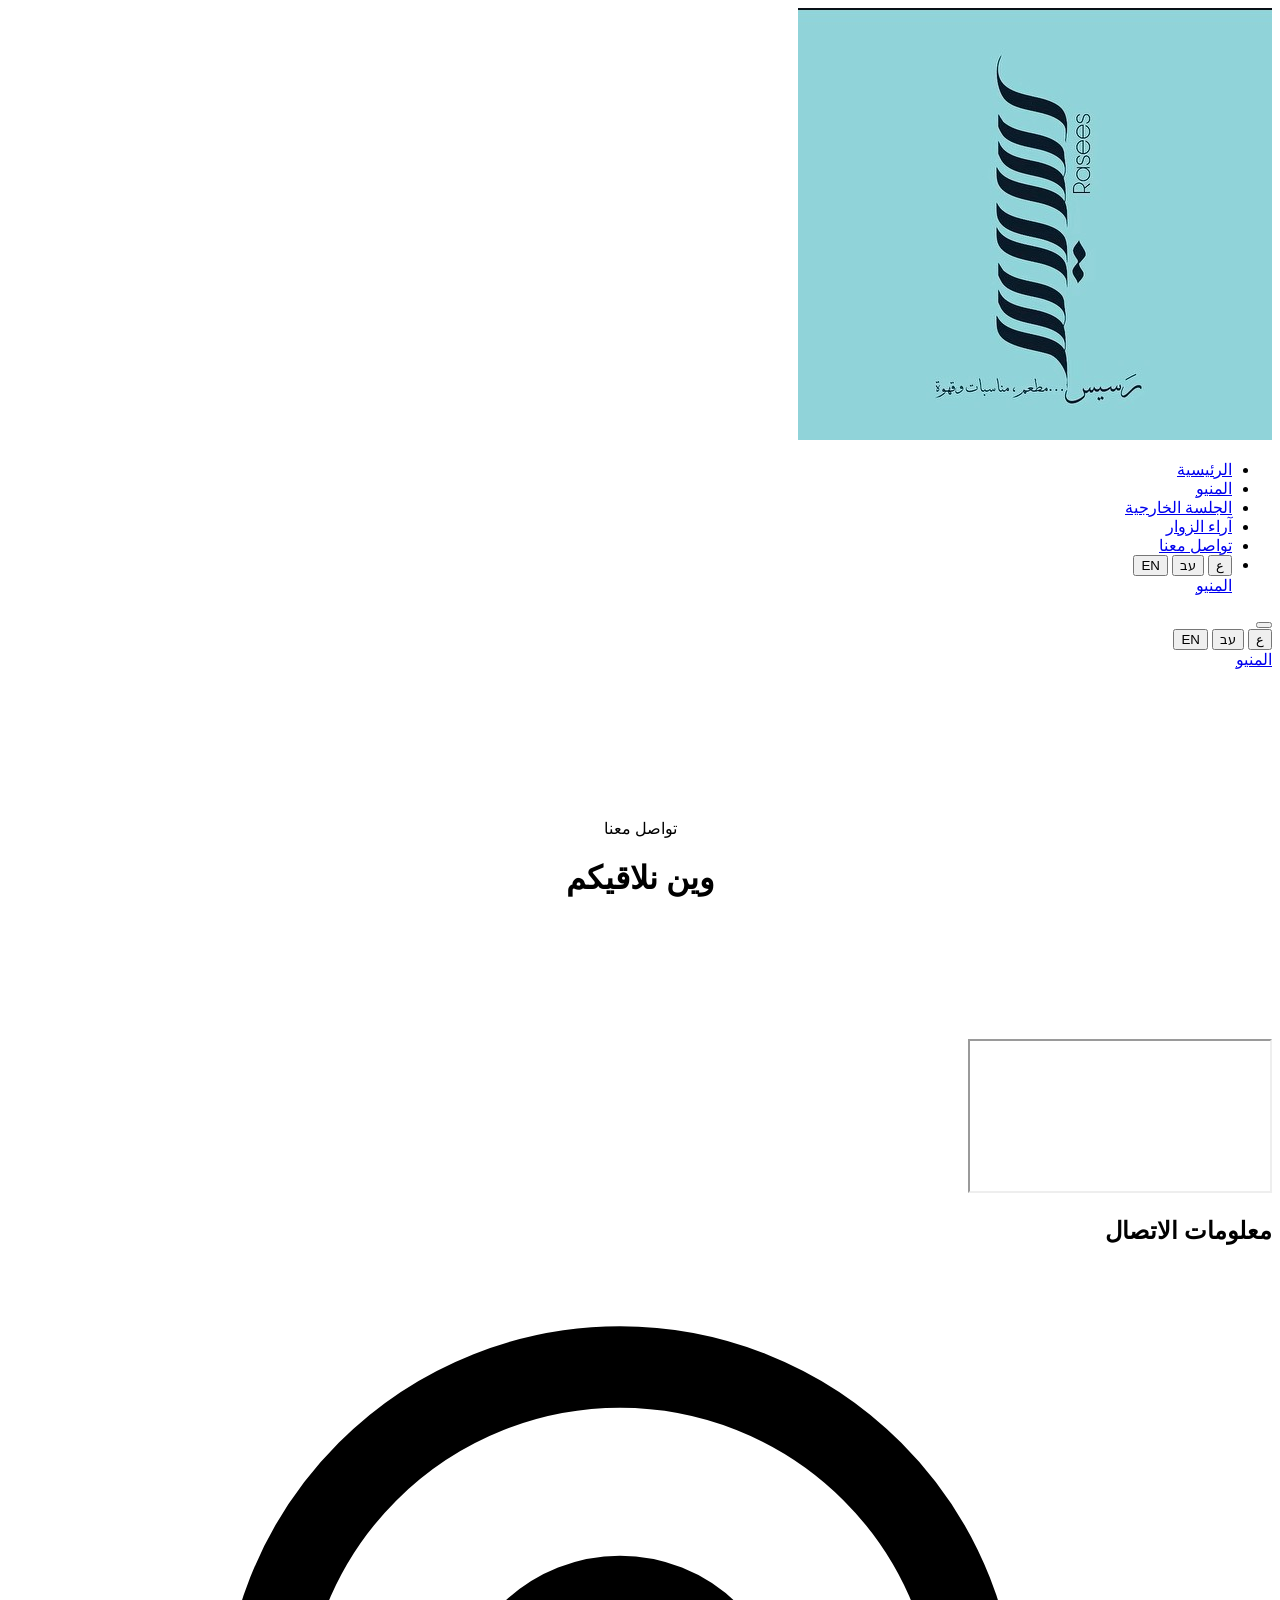
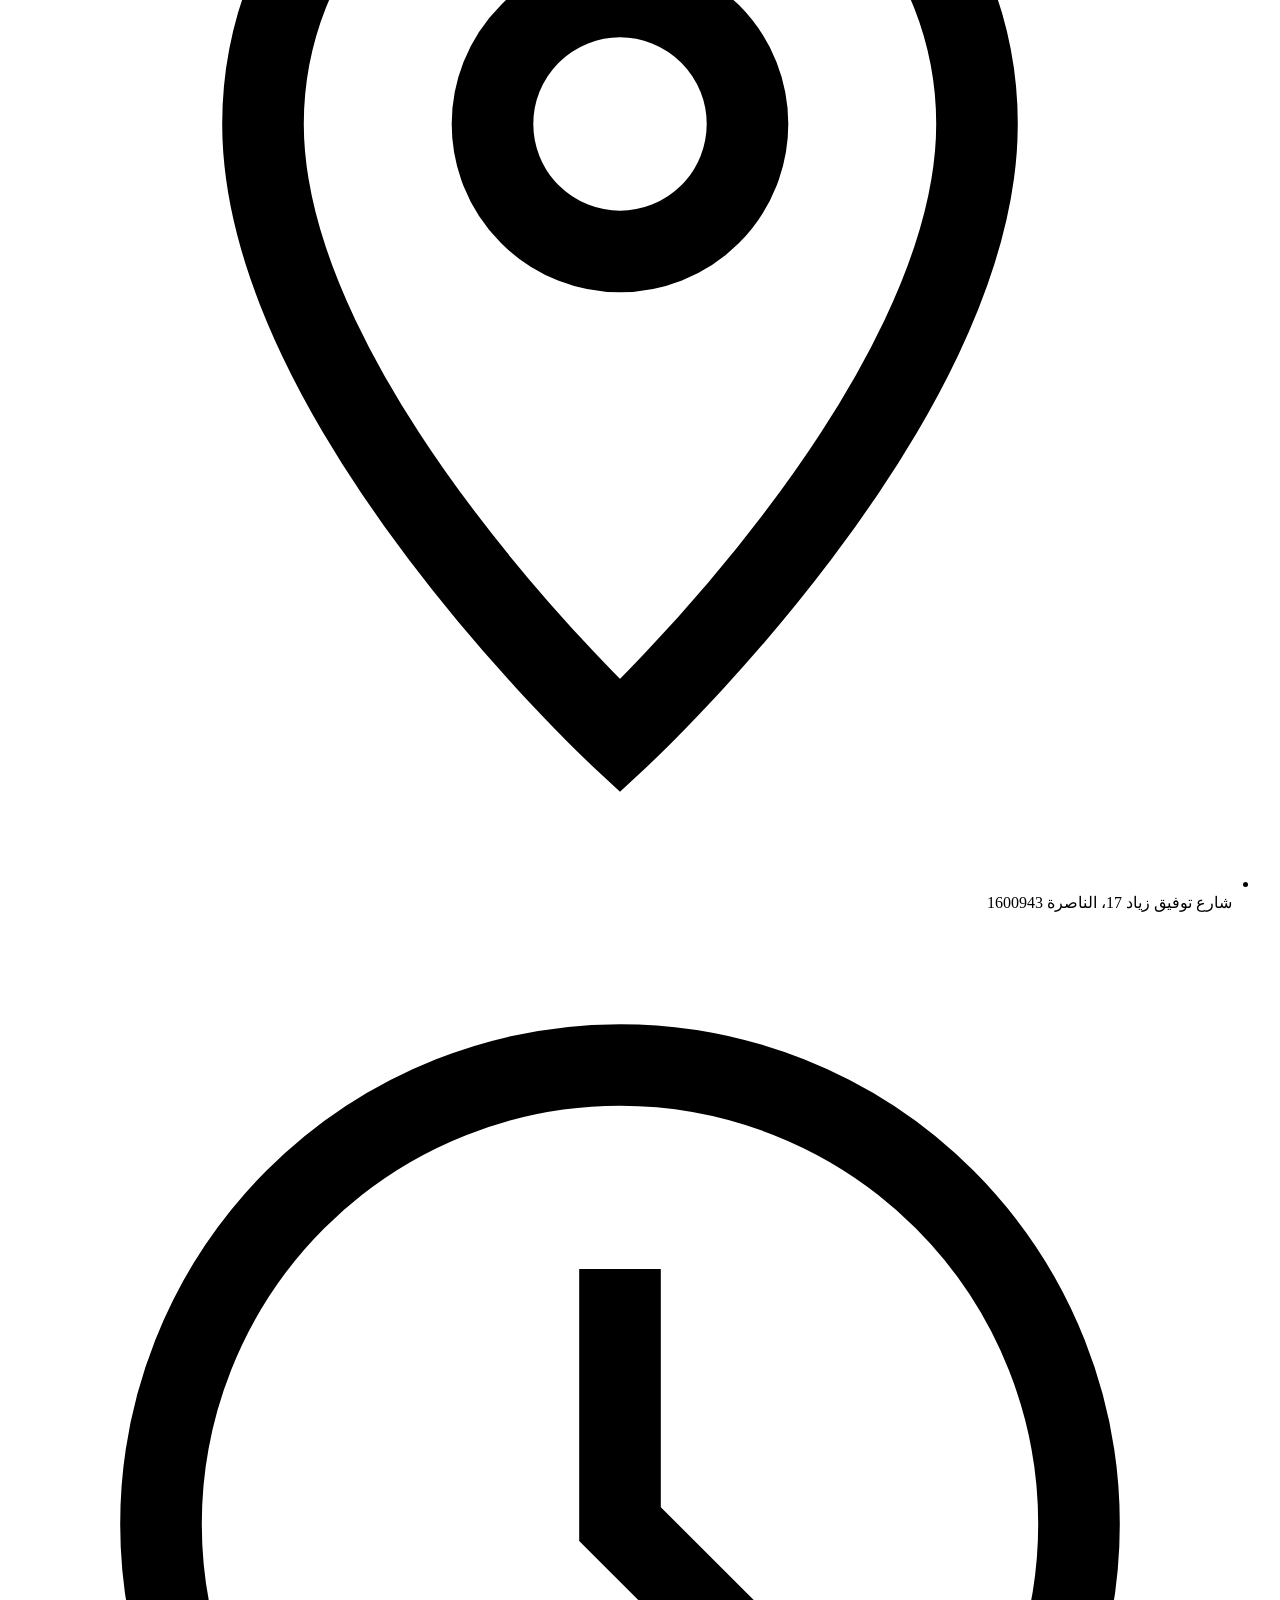
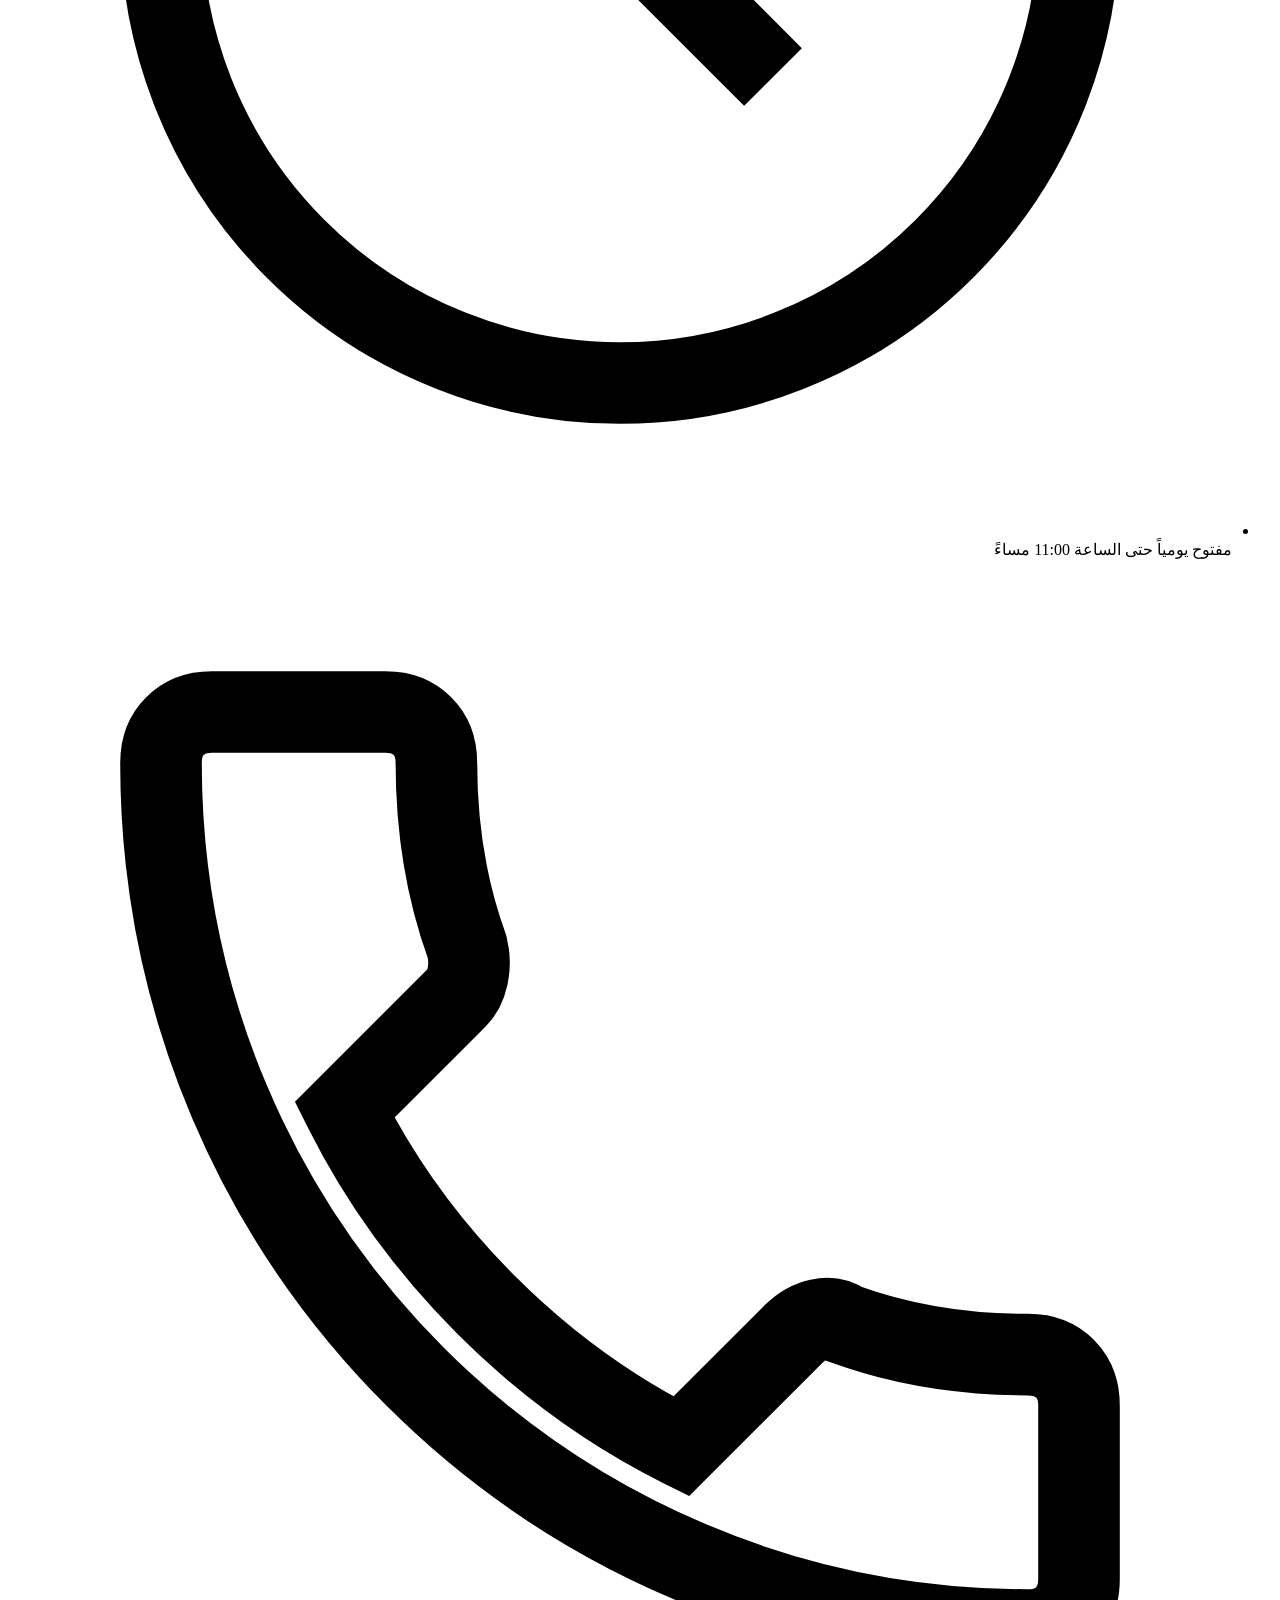
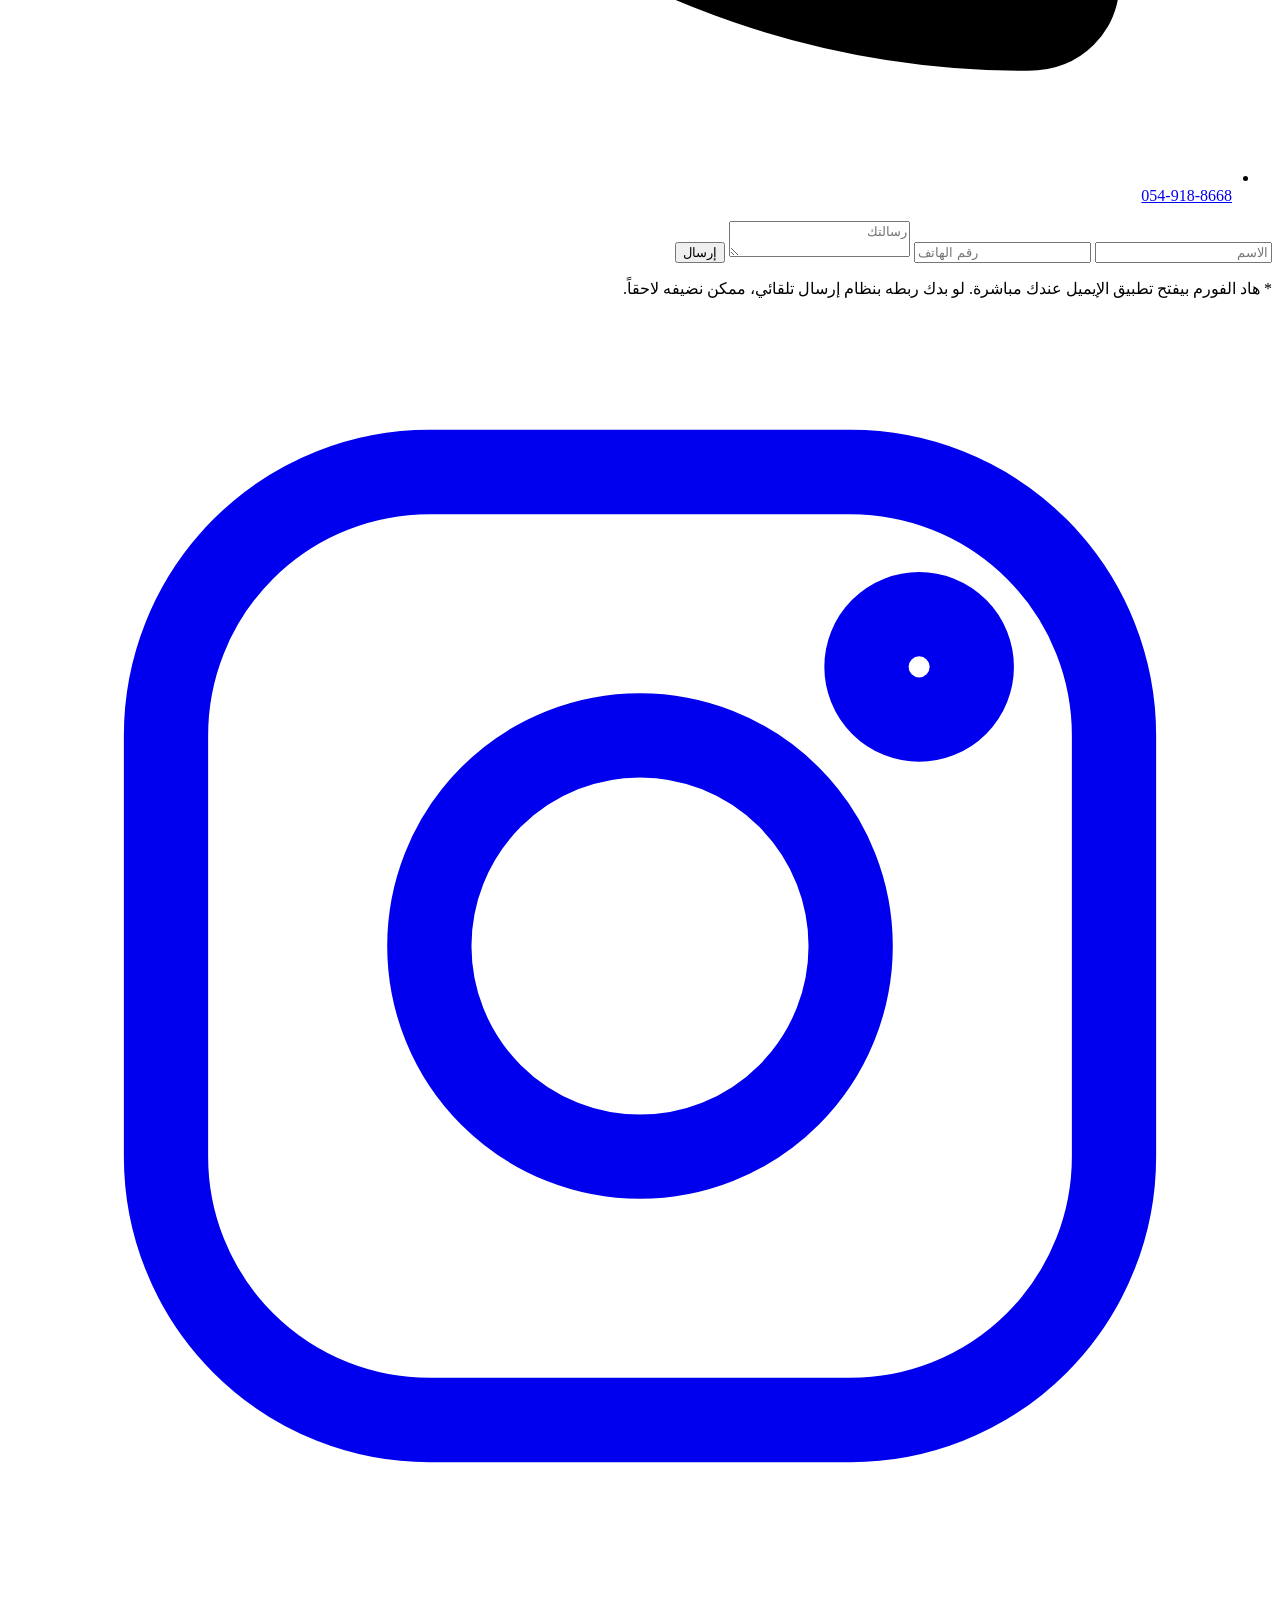
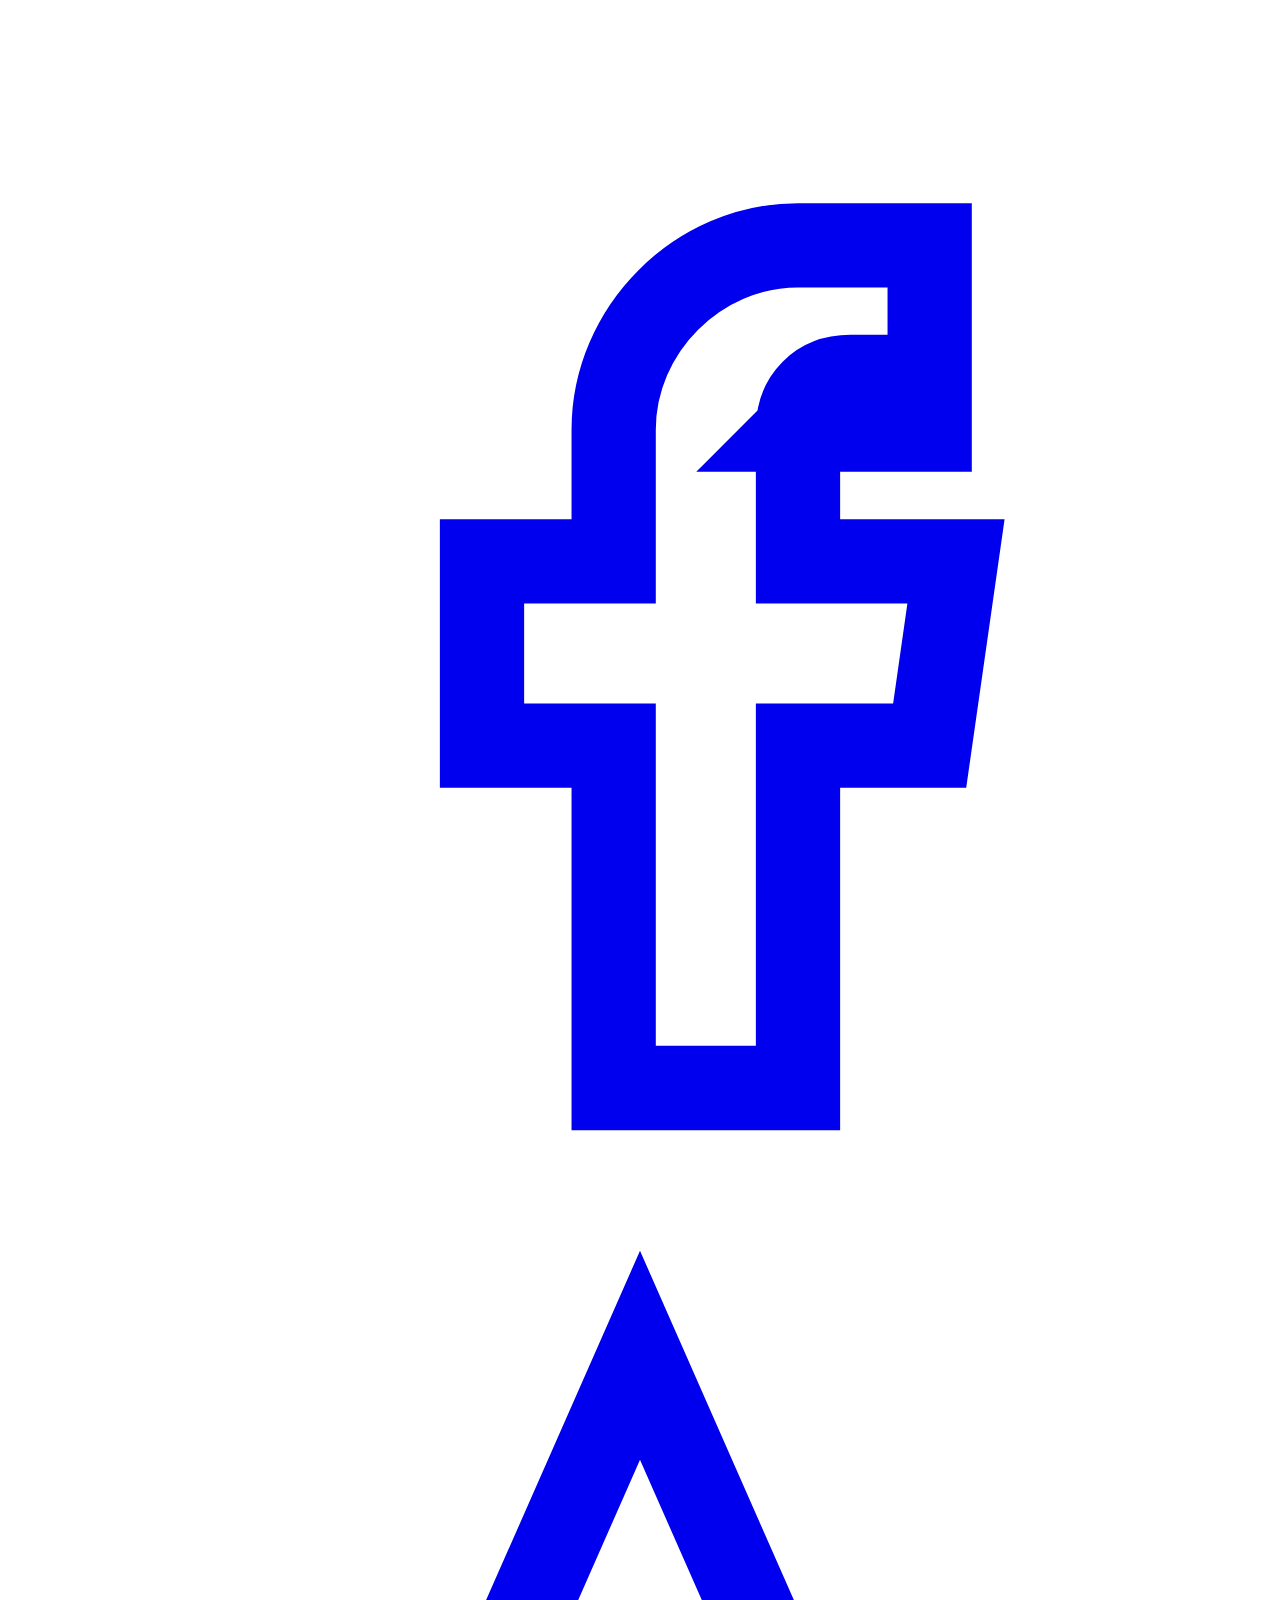
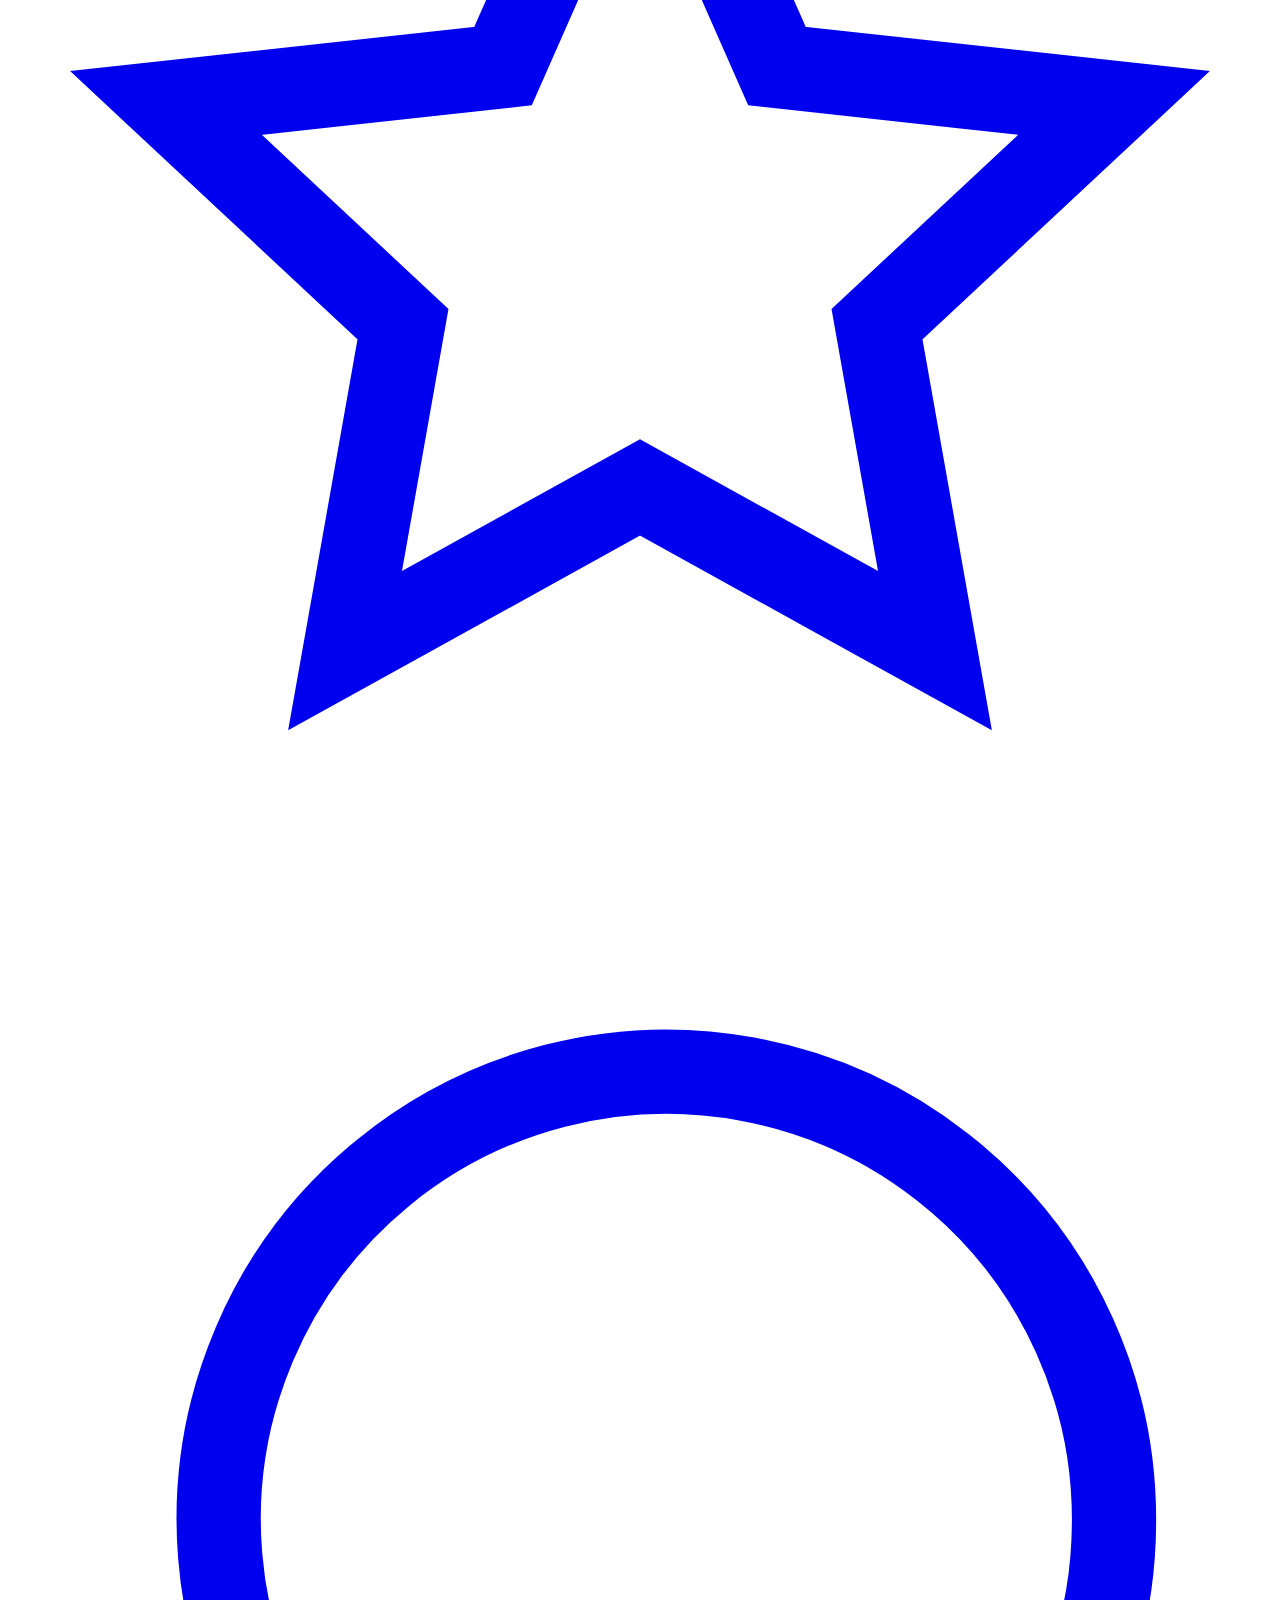
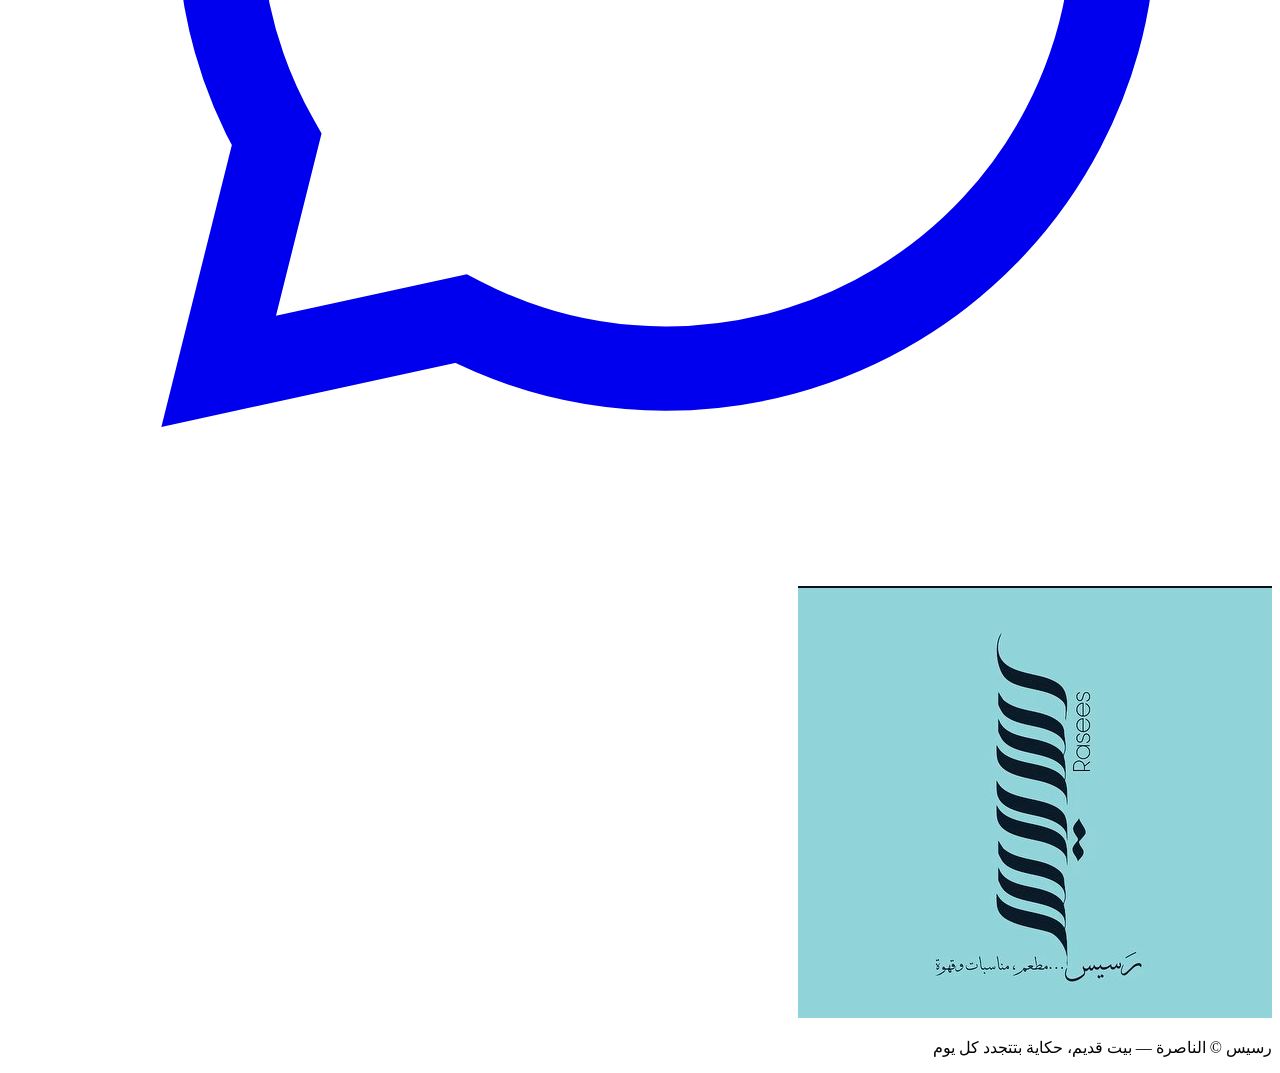
==== commit 55da9f5e: "Update contact.html" ====
--- a/contact.html
+++ b/contact.html
@@ -3,29 +3,78 @@
 <head>
 <meta charset="UTF-8" />
 <meta name="viewport" content="width=device-width, initial-scale=1.0" />
-<title data-i18n="meta_title_contact">تواصل معنا · رسيس</title>
+
+<title data-i18n="meta_title_contact">تواصل مع مطعم رسيس في الناصرة | العنوان والهاتف والحجز</title>
+<meta name="description" content="تواصلوا مع مطعم رسيس في شارع توفيق زياد بقلب الناصرة القديمة. تجدون هنا العنوان الكامل، ساعات الدوام، رقم الهاتف، والموقع على خرائط جوجل. احجزوا طاولتكم الآن." />
+<link rel="canonical" href="https://rasees.rest/contact.html" />
+
+<!-- Open Graph -->
+<meta property="og:type" content="website" />
+<meta property="og:site_name" content="رسيس" />
+<meta property="og:title" content="تواصل مع مطعم رسيس في الناصرة | العنوان والهاتف والحجز" />
+<meta property="og:description" content="العنوان الكامل، ساعات الدوام، رقم الهاتف، والموقع على خرائط جوجل لمطعم رسيس في الناصرة القديمة." />
+<meta property="og:image" content="https://rasees.rest/assets/terrace-hero.jpg" />
+<meta property="og:url" content="https://rasees.rest/contact.html" />
+<meta property="og:locale" content="ar_AR" />
+
+<!-- Twitter Card -->
+<meta name="twitter:card" content="summary_large_image" />
+<meta name="twitter:title" content="تواصل مع مطعم رسيس في الناصرة | العنوان والهاتف والحجز" />
+<meta name="twitter:description" content="العنوان الكامل، ساعات الدوام، رقم الهاتف، والموقع على خرائط جوجل لمطعم رسيس." />
+<meta name="twitter:image" content="https://rasees.rest/assets/terrace-hero.jpg" />
+
 <link rel="preconnect" href="https://fonts.googleapis.com" />
 <link rel="preconnect" href="https://fonts.gstatic.com" crossorigin />
 <link href="https://fonts.googleapis.com/css2?family=Markazi+Text:wght@500;600;700&family=Cairo:wght@300;400;500;600;700;800&family=Frank+Ruhl+Libre:wght@500;600;700&family=Heebo:wght@300;400;500;600;700&display=swap" rel="stylesheet" />
-<link rel="stylesheet" href="style.css" />
+<link rel="stylesheet" href="style.min.css" />
+
+<!-- Structured Data -->
+<script type="application/ld+json">
+{
+  "@context": "https://schema.org",
+  "@type": "Restaurant",
+  "name": "رسيس",
+  "image": "https://rasees.rest/assets/terrace-hero.jpg",
+  "url": "https://rasees.rest/contact.html",
+  "telephone": "+972549188668",
+  "priceRange": "$$",
+  "address": {
+    "@type": "PostalAddress",
+    "streetAddress": "شارع توفيق زياد 17",
+    "addressLocality": "الناصرة",
+    "postalCode": "1600943",
+    "addressCountry": "IL"
+  },
+  "openingHoursSpecification": {
+    "@type": "OpeningHoursSpecification",
+    "dayOfWeek": ["Sunday", "Monday", "Tuesday", "Wednesday", "Thursday", "Friday", "Saturday"],
+    "closes": "23:00"
+  },
+  "sameAs": [
+    "https://www.instagram.com/rasees.rest/",
+    "https://www.facebook.com/people/%D8%B1%D8%B3%D9%8A%D8%B3-%D9%85%D8%B7%D8%B9%D9%85-%D9%88%D9%85%D9%82%D9%87%D9%89/61567522332146/",
+    "https://g.page/r/CQu_UpilLZgMEAE/review"
+  ]
+}
+</script>
 </head>
 <body>
 
 <nav class="nav">
-  <img class="nav-logo" src="assets/logo.png" alt="رسيس" />
+  <img class="nav-logo" src="assets/logo.png" alt="شعار مطعم رسيس - الناصرة" />
   <ul class="nav-links">
-    <li><a href="index.html" data-i18n="nav_home">الرئيسية</a></li>
-    <li><a href="menu.html" data-i18n="nav_menu">القائمة</a></li>
-    <li><a href="terrace.html" data-i18n="nav_terrace">الجلسة الخارجية</a></li>
-    <li><a href="index.html#reviews" data-i18n="nav_reviews">آراء الزوار</a></li>
-    <li><a href="contact.html" class="active" data-i18n="nav_contact">تواصل معنا</a></li>
+    <li><a href="https://rasees.rest/" data-i18n="nav_home">الرئيسية</a></li>
+    <li><a href="https://rasees.rest/menu.html" data-i18n="nav_menu">المنيو</a></li>
+    <li><a href="https://rasees.rest/terrace.html" data-i18n="nav_terrace">الجلسة الخارجية</a></li>
+    <li><a href="https://rasees.rest/#reviews" data-i18n="nav_reviews">آراء الزوار</a></li>
+    <li><a href="https://rasees.rest/contact.html" class="active" data-i18n="nav_contact">تواصل معنا</a></li>
     <li class="nav-mobile-lang">
       <div class="lang-switch">
         <button class="active" type="button" data-lang="ar">ع</button>
         <button type="button" data-lang="he">עב</button>
         <button type="button" data-lang="en">EN</button>
       </div>
-      <a class="nav-cta" href="https://rasis.auratech1.tech/menu-list" target="_blank" rel="noopener" data-i18n="nav_cta" style="width:100%; text-align:center;">القائمة</a>
+      <a class="nav-cta" href="https://rasis.auratech1.tech/menu-list" target="_blank" rel="noopener" data-i18n="nav_cta" style="width:100%; text-align:center;">المنيو</a>
     </li>
   </ul>
   <button class="nav-toggle" type="button" aria-label="فتح القائمة"><span></span><span></span><span></span></button>
@@ -35,7 +84,7 @@
       <button type="button" data-lang="he">עב</button>
       <button type="button" data-lang="en">EN</button>
     </div>
-    <a class="nav-cta" href="https://rasis.auratech1.tech/menu-list" target="_blank" rel="noopener" data-i18n="nav_cta">القائمة</a>
+    <a class="nav-cta" href="https://rasis.auratech1.tech/menu-list" target="_blank" rel="noopener" data-i18n="nav_cta">المنيو</a>
   </div>
 </nav>
 
@@ -48,13 +97,13 @@
   <div class="contact-grid">
     <div class="map-wrap">
       <iframe
-        title="موقع رسيس على الخريطة"
+        title="موقع مطعم رسيس على خريطة جوجل - الناصرة"
         src="https://www.google.com/maps?q=Tawfiq+Ziad+St+17+Nazareth&output=embed"
         loading="lazy" referrerpolicy="no-referrer-when-downgrade"></iframe>
     </div>
 
     <div class="contact-card">
-      <h3 data-i18n="contact_info_title">معلومات الاتصال</h3>
+      <h2 data-i18n="contact_info_title">معلومات الاتصال</h2>
       <ul class="contact-list">
         <li>
           <span class="ci"><svg viewBox="0 0 24 24" fill="none" stroke="currentColor" stroke-width="1.6"><path d="M12 21s7-6.5 7-12a7 7 0 10-14 0c0 5.5 7 12 7 12z"/><circle cx="12" cy="9" r="2.5"/></svg></span>
@@ -79,16 +128,16 @@
       <p class="form-note" data-i18n="form_note">* هاد الفورم بيفتح تطبيق الإيميل عندك مباشرة. لو بدك ربطه بنظام إرسال تلقائي، ممكن نضيفه لاحقاً.</p>
 
       <div class="social-row">
-        <a class="social-circle" href="https://www.instagram.com/rasees.rest/" target="_blank" rel="noopener" aria-label="إنستقرام">
+        <a class="social-circle" href="https://www.instagram.com/rasees.rest/" target="_blank" rel="noopener" aria-label="إنستقرام مطعم رسيس">
           <svg viewBox="0 0 24 24" fill="none" stroke="currentColor" stroke-width="1.6"><rect x="3" y="3" width="18" height="18" rx="5"/><circle cx="12" cy="12" r="4"/><circle cx="17.3" cy="6.7" r="1"/></svg>
         </a>
-        <a class="social-circle" href="https://www.facebook.com/people/%D8%B1%D8%B3%D9%8A%D8%B3-%D9%85%D8%B7%D8%B9%D9%85-%D9%88%D9%85%D9%82%D9%87%D9%89/61567522332146/" target="_blank" rel="noopener" aria-label="فيسبوك">
+        <a class="social-circle" href="https://www.facebook.com/people/%D8%B1%D8%B3%D9%8A%D8%B3-%D9%85%D8%B7%D8%B9%D9%85-%D9%88%D9%85%D9%82%D9%87%D9%89/61567522332146/" target="_blank" rel="noopener" aria-label="فيسبوك مطعم رسيس">
           <svg viewBox="0 0 24 24" fill="none" stroke="currentColor" stroke-width="1.6"><path d="M15 8.5h2.5V5H15c-1.9 0-3.5 1.6-3.5 3.5V11H9v3.5h2.5V21H15v-6.5h2.5l.5-3.5h-3V8.5c0-.6.4-1 1-1z"/></svg>
         </a>
-        <a class="social-circle" href="https://g.page/r/CQu_UpilLZgMEAE/review" target="_blank" rel="noopener" aria-label="تقييمات جوجل">
+        <a class="social-circle" href="https://g.page/r/CQu_UpilLZgMEAE/review" target="_blank" rel="noopener" aria-label="تقييمات مطعم رسيس على جوجل">
           <svg viewBox="0 0 24 24" fill="none" stroke="currentColor" stroke-width="1.6"><path d="M12 2l2.6 5.9L21 8.6l-4.5 4.2L17.6 19 12 15.9 6.4 19l1.1-6.2L3 8.6l6.4-.7z"/></svg>
         </a>
-        <a class="social-circle" href="https://wa.me/972549188668" target="_blank" rel="noopener" aria-label="واتساب">
+        <a class="social-circle" href="https://wa.me/972549188668" target="_blank" rel="noopener" aria-label="تواصل مع رسيس عبر واتساب">
           <svg viewBox="0 0 24 24" fill="none" stroke="currentColor" stroke-width="1.6"><path d="M21 11.5a8.5 8.5 0 01-12.4 7.5L4 20l1.1-4.4A8.5 8.5 0 1121 11.5z"/></svg>
         </a>
       </div>
@@ -97,11 +146,11 @@
 </section>
 
 <footer>
-  <img class="footer-logo" src="assets/logo.png" alt="رسيس" />
+  <img class="footer-logo" src="assets/logo.png" alt="شعار مطعم رسيس" loading="lazy" />
   <p data-i18n="footer_tagline">رسيس © الناصرة — بيت قديم، حكاية بتتجدد كل يوم</p>
 </footer>
 
-<script src="i18n.js"></script>
-<script src="script.js"></script>
+<script src="i18n.min.js"></script>
+<script src="script.min.js"></script>
 </body>
 </html>
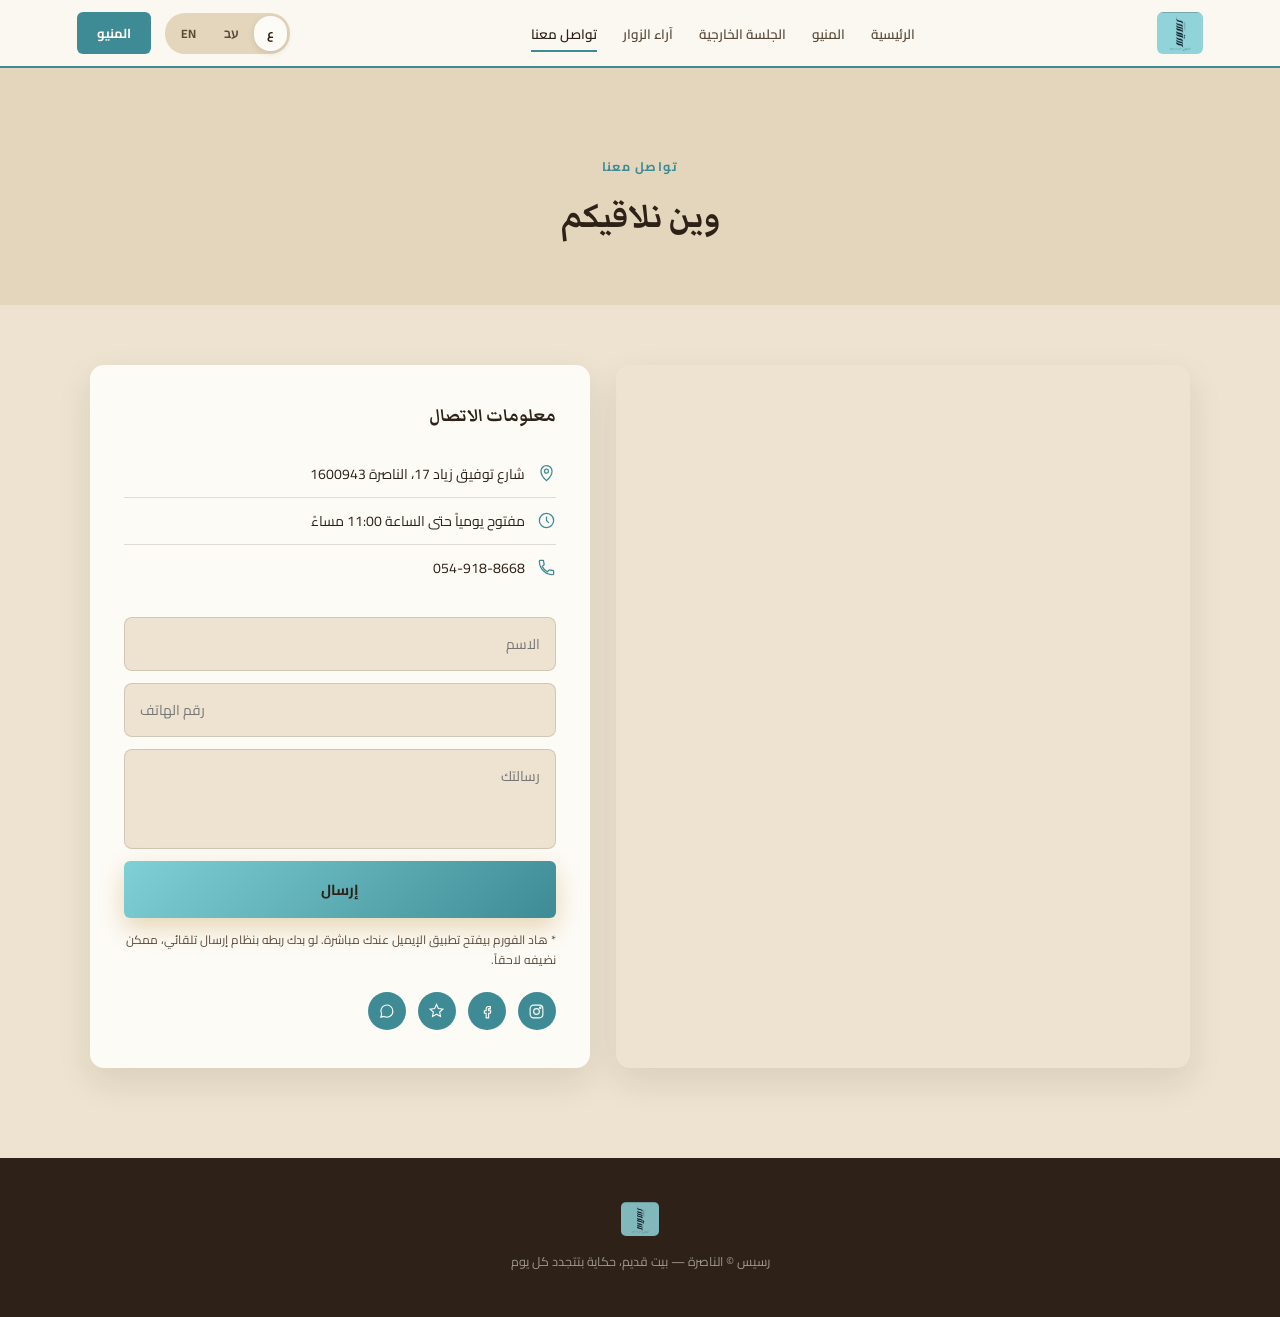
==== commit 4b01b9a9: "Add favicon links to contact.html Added favicon links for different sizes and types." ====
--- a/contact.html
+++ b/contact.html
@@ -22,6 +22,11 @@
 <meta name="twitter:title" content="تواصل مع مطعم رسيس في الناصرة | العنوان والهاتف والحجز" />
 <meta name="twitter:description" content="العنوان الكامل، ساعات الدوام، رقم الهاتف، والموقع على خرائط جوجل لمطعم رسيس." />
 <meta name="twitter:image" content="https://rasees.rest/assets/terrace-hero.jpg" />
+
+<link rel="icon" type="image/x-icon" href="assets/favicon.ico" />
+<link rel="icon" type="image/png" sizes="16x16" href="assets/favicon-16x16.png" />
+<link rel="icon" type="image/png" sizes="32x32" href="assets/favicon-32x32.png" />
+<link rel="apple-touch-icon" sizes="180x180" href="assets/apple-touch-icon.png" />
 
 <link rel="preconnect" href="https://fonts.googleapis.com" />
 <link rel="preconnect" href="https://fonts.gstatic.com" crossorigin />
--- a/style.min.css
+++ b/style.min.css
@@ -0,0 +1 @@
+:root{--cream:#EDE3D0;--cream-deep:#E4D6BC;--paper:#FDFBF6;--brown:#2E2117;--brown-soft:#5A4A3A;--gold:#3E8B95;--gold-bright:#7FD1D6;--plaid-red:#7E2B22;--plaid-black:#221812;--line:rgba(46,33,23,0.14);--display:'Markazi Text',serif;--body:'Cairo',sans-serif}html[lang=he]{--display:'Frank Ruhl Libre',serif;--body:'Heebo',sans-serif}*{box-sizing:border-box;margin:0;padding:0}html{scroll-behavior:smooth}body{font-family:var(--body);color:var(--brown);background:var(--cream);-webkit-font-smoothing:antialiased;overflow-x:hidden}img{max-width:100%;display:block}a{color:inherit}ul{list-style:none}.plaid{height:8px;width:100%;background:repeating-linear-gradient(90deg,var(--plaid-red) 0 14px,var(--paper) 14px 16px,var(--plaid-black) 16px 20px,var(--paper) 20px 22px)}.eyebrow{display:inline-block;font-size:12.5px;font-weight:700;letter-spacing:.1em;color:var(--gold);text-transform:uppercase;margin-bottom:12px}.sec-head{text-align:center;max-width:640px;margin:0 auto 50px}.sec-title{font-family:var(--display);font-weight:700;font-size:clamp(28px,3.8vw,42px);color:var(--brown);line-height:1.3}.sec-sub{font-size:14.5px;color:var(--brown-soft);margin-top:10px;line-height:1.8}section{padding:90px 6vw}.btn{display:inline-flex;align-items:center;justify-content:center;gap:8px;font-family:var(--body);font-size:14.5px;font-weight:700;padding:15px 30px;border-radius:6px;text-decoration:none;cursor:pointer;transition:transform .18s ease,box-shadow .18s ease,background .18s ease;border:none}.btn-gold{background:linear-gradient(135deg,var(--gold-bright),var(--gold));color:#2e2117;box-shadow:0 10px 24px rgba(184,137,47,.32)}.btn-gold:hover{transform:translateY(-2px);box-shadow:0 14px 28px rgba(184,137,47,.4)}.btn-outline{background:0 0;color:var(--paper);border:1.5px solid rgba(253,251,246,.5)}.btn-outline:hover{border-color:var(--gold-bright);color:var(--gold-bright)}.btn-outline-dark{background:0 0;color:var(--brown);border:1.5px solid var(--line)}.btn-outline-dark:hover{border-color:var(--gold);color:var(--gold)}.ph-icon{width:28px;height:28px;opacity:.4;color:var(--brown-soft)}.ph-icon svg{width:100%;height:100%}.ph-text{font-size:11px;font-weight:600;line-height:1.6;opacity:.6;text-align:center}.nav{position:fixed;top:0;inset-inline:0;z-index:60;display:flex;align-items:center;justify-content:space-between;gap:20px;padding:12px 6vw;background:rgba(253,251,246,.92);backdrop-filter:blur(10px);border-bottom:2px solid var(--gold)}.nav-logo{height:42px;width:auto;border-radius:6px}.nav-links{display:flex;gap:26px;flex:1;justify-content:center}.nav-links a{font-size:13.5px;font-weight:600;text-decoration:none;color:var(--brown-soft);transition:color .2s ease;padding-bottom:3px;border-bottom:2px solid transparent}.nav-links a.active,.nav-links a:hover{color:var(--brown);border-color:var(--gold)}.nav-cta{font-size:13px;font-weight:700;background:var(--gold);color:var(--paper);padding:9px 20px;border-radius:6px;text-decoration:none;white-space:nowrap}.nav-cta:hover{background:#2f6e77}@media(max-width:860px){.nav-links{display:none}}.nav-toggle{display:none;flex-direction:column;gap:5px;background:0 0;border:none;cursor:pointer;padding:6px}.nav-toggle span{width:22px;height:2px;background:var(--brown);border-radius:2px}.nav-desktop-actions{display:flex;align-items:center;gap:14px}@media(max-width:860px){.nav{padding:10px 5vw;gap:10px}.nav-logo{height:34px}.nav-toggle{display:flex}.nav-desktop-actions{display:none}.nav-links{display:none;position:absolute;top:100%;inset-inline:0;background:var(--paper);flex-direction:column;align-items:stretch;gap:0;padding:6px 0 18px;border-bottom:2px solid var(--gold);box-shadow:0 12px 24px rgba(46,33,23,.12);max-height:calc(100vh - 60px);overflow-y:auto}.nav-links.open{display:flex}.nav-links li{width:100%;text-align:center}.nav-links a{display:block;padding:15px 20px;border-bottom:1px solid var(--line)}.nav-links a.active,.nav-links a:hover{border-bottom:1px solid var(--line);background:var(--cream)}}.nav-mobile-lang{display:none}@media(max-width:860px){.nav-mobile-lang{display:flex;flex-direction:column;align-items:center;gap:14px;padding:18px 20px 4px;width:100%}}.lang-switch{display:flex;align-items:center;gap:2px;background:var(--cream-deep);border-radius:20px;padding:3px}.lang-switch button{font-family:var(--body);font-size:12px;font-weight:700;border:none;background:0 0;color:var(--brown-soft);padding:6px 13px;border-radius:16px;cursor:pointer;transition:background .2s ease,color .2s ease}.lang-switch button.active{background:var(--paper);color:var(--brown);box-shadow:0 2px 6px rgba(46,33,23,.12)}.lang-switch button:hover:not(.active){color:var(--brown)}.photo-hero{position:relative;min-height:78vh;display:flex;align-items:flex-end;background-size:cover;background-position:center;margin-top:0}.photo-hero::before{content:'';position:absolute;inset:0;background:linear-gradient(180deg,rgba(20,14,10,.15) 0,rgba(20,14,10,.35) 55%,rgba(20,14,10,.86) 100%)}.photo-hero-inner{position:relative;z-index:2;padding:60px 6vw 60px;max-width:640px}.photo-hero .eyebrow{color:var(--gold-bright)}.photo-hero h1{font-family:var(--display);font-weight:700;color:var(--paper);font-size:clamp(30px,4.6vw,50px);line-height:1.35;text-shadow:0 4px 18px rgba(0,0,0,.4)}.photo-hero p{color:rgba(253,251,246,.85);font-size:15px;margin-top:14px;line-height:1.8;max-width:480px}.photo-hero .btn{margin-top:26px}.hero-noimg{aspect-ratio:16/8;background:var(--brown);display:flex;flex-direction:column;align-items:center;justify-content:center;gap:10px;color:rgba(253,251,246,.5)}.dish-grid{display:grid;grid-template-columns:repeat(3,1fr);gap:26px;max-width:1140px;margin:0 auto}@media(max-width:860px){.dish-grid{grid-template-columns:repeat(2,1fr)}}@media(max-width:560px){.dish-grid{grid-template-columns:1fr}}.dish-card{background:var(--paper);border-radius:12px;overflow:hidden;box-shadow:0 14px 34px rgba(46,33,23,.1);transition:transform .22s ease,box-shadow .22s ease}.dish-card:hover{transform:translateY(-4px);box-shadow:0 20px 44px rgba(46,33,23,.16)}.dish-photo{aspect-ratio:4/3;overflow:hidden;background:var(--cream-deep);display:flex;align-items:center;justify-content:center}.dish-photo img{width:100%;height:100%;object-fit:cover}.dish-photo.ph{flex-direction:column;gap:8px}.dish-info{padding:18px 20px 22px;text-align:center}.dish-info h3{font-family:var(--display);font-size:19px;color:var(--brown);margin-bottom:4px}.dish-info p{font-size:12.5px;color:var(--brown-soft);line-height:1.6}.reviews-sec{background:var(--brown);color:var(--paper)}.reviews-sec .eyebrow{color:var(--gold-bright)}.rv-card{max-width:540px;margin:0 auto;text-align:center;background:rgba(253,251,246,.05);border:1px solid rgba(253,251,246,.14);border-radius:16px;padding:54px 40px;box-shadow:0 30px 70px rgba(0,0,0,.35)}.rv-card h2{font-family:var(--display);font-weight:700;font-size:clamp(26px,3.4vw,34px);color:var(--paper);line-height:1.3;margin-bottom:6px}.rv-card .en{display:block;font-family:var(--body);font-weight:400;font-size:14px;color:rgba(253,251,246,.55);margin-bottom:26px}.google-mini{display:inline-flex;align-items:center;gap:9px;margin-bottom:28px;background:rgba(253,251,246,.06);border:1px solid rgba(253,251,246,.16);border-radius:30px;padding:8px 18px;text-decoration:none;transition:background .2s ease}.google-mini:hover{background:rgba(253,251,246,.11)}.google-mini .stars-mini{color:var(--gold-bright);font-size:13px;letter-spacing:1px}.google-mini span.txt{font-size:12.5px;color:rgba(253,251,246,.75)}.stars{display:flex;justify-content:center;gap:8px;margin-top:6px}.star{font-size:40px;background:0 0;border:none;cursor:pointer;color:rgba(253,251,246,.18);transition:color .18s ease,transform .18s cubic-bezier(.34,1.56,.64,1);padding:2px}.star.hovered,.star:hover{transform:scale(1.15)}.star.selected{color:var(--gold-bright)}.star.pop{animation:pop .3s cubic-bezier(.34,1.56,.64,1) forwards}@keyframes pop{50%{transform:scale(1.35)}}.ledger-hint{font-size:12.5px;color:rgba(253,251,246,.5);margin-top:10px}.rv-panel{margin-top:24px;text-align:right}.rv-panel.hidden{display:none}.rv-panel textarea{width:100%;font-family:var(--body);font-size:14px;color:var(--paper);background:rgba(253,251,246,.06);border:1px solid rgba(253,251,246,.16);border-radius:8px;padding:14px 16px;resize:none;min-height:90px;outline:0;line-height:1.7}.rv-panel textarea::placeholder{color:rgba(253,251,246,.35)}.rv-panel textarea:focus{border-color:var(--gold)}.optional-contact{display:flex;gap:10px;margin-top:10px}.optional-contact input{width:100%;font-family:var(--body);font-size:13.5px;color:var(--paper);background:rgba(253,251,246,.06);border:1px solid rgba(253,251,246,.16);border-radius:8px;padding:11px 14px;outline:0}.optional-contact input::placeholder{color:rgba(253,251,246,.35)}.optional-contact input:focus{border-color:var(--gold)}@media(max-width:420px){.optional-contact{flex-direction:column}}.rv-thanks{margin-top:22px;font-size:13.5px;color:var(--gold-bright);background:rgba(210,169,74,.12);border-radius:8px;padding:13px 16px;font-weight:600}.rv-thanks.hidden{display:none}.gallery-grid{display:grid;grid-template-columns:repeat(4,1fr);gap:16px;max-width:1140px;margin:0 auto}@media(max-width:900px){.gallery-grid{grid-template-columns:repeat(2,1fr)}}.gallery-slot{aspect-ratio:1/1;border-radius:10px;overflow:hidden;display:flex;flex-direction:column;align-items:center;justify-content:center;gap:8px}.gallery-slot.ph{border:1.5px dashed var(--line);background:var(--paper)}.gallery-slot.has-img img{width:100%;height:100%;object-fit:cover}.feature-block{display:grid;grid-template-columns:1fr 1.2fr;gap:0;align-items:stretch;background:var(--paper);border-radius:14px;overflow:hidden;margin-bottom:26px;box-shadow:0 14px 34px rgba(46,33,23,.08)}.feature-block:nth-child(2n){grid-template-columns:1.2fr 1fr}.feature-block:nth-child(2n) .feature-photo{order:2}@media(max-width:760px){.feature-block,.feature-block:nth-child(2n){grid-template-columns:1fr}.feature-block:nth-child(2n) .feature-photo{order:0}}.feature-photo{min-height:220px;overflow:hidden}.feature-photo img{width:100%;height:100%;object-fit:cover}.feature-text{padding:36px 34px;display:flex;flex-direction:column;justify-content:center}.feature-text h2{font-family:var(--display);font-size:23px;color:var(--brown);margin-bottom:10px;font-weight:700}.feature-text p{font-size:14px;color:var(--brown-soft);line-height:1.85}.contact-grid{display:grid;grid-template-columns:1.15fr 1fr;gap:26px;max-width:1100px;margin:0 auto}@media(max-width:860px){.contact-grid{grid-template-columns:1fr}}.map-wrap{border-radius:14px;overflow:hidden;min-height:420px;box-shadow:0 14px 34px rgba(46,33,23,.1)}.map-wrap iframe{width:100%;height:100%;min-height:420px;border:0}.contact-card{background:var(--paper);border-radius:14px;padding:38px 34px;box-shadow:0 14px 34px rgba(46,33,23,.1)}.contact-card h2{font-family:var(--display);font-size:22px;margin-bottom:22px;color:var(--brown);font-weight:700}.contact-list{margin-bottom:26px}.contact-list li{display:flex;align-items:center;gap:12px;font-size:14px;padding:10px 0;border-bottom:1px solid var(--line)}.contact-list li:last-child{border-bottom:none}.contact-list a{text-decoration:none;transition:color .2s ease}.contact-list a:hover{color:var(--gold)}.ci{width:19px;height:19px;flex-shrink:0;color:var(--gold)}.ci svg{width:100%;height:100%}.contact-form{display:flex;flex-direction:column;gap:12px}.contact-form input,.contact-form textarea{width:100%;font-family:var(--body);font-size:14px;color:var(--brown);background:var(--cream);border:1.5px solid var(--line);border-radius:8px;padding:13px 15px;outline:0;resize:none}.contact-form textarea{min-height:100px}.contact-form input:focus,.contact-form textarea:focus{border-color:var(--gold)}.social-row{display:flex;gap:12px;margin-top:22px}.social-circle{width:38px;height:38px;border-radius:50%;background:var(--gold);color:var(--paper);display:flex;align-items:center;justify-content:center;text-decoration:none;transition:transform .2s ease,background .2s ease}.social-circle:hover{background:#a47a28;transform:translateY(-2px)}.social-circle svg{width:17px;height:17px}.form-note{font-size:12px;color:var(--brown-soft);margin-top:12px;line-height:1.7}.note-tag{display:inline-block;margin-top:8px;font-size:12px;color:#8a5a1e;background:rgba(184,137,47,.1);border:1px dashed var(--gold);padding:9px 14px;border-radius:6px}footer{background:var(--brown);color:rgba(253,251,246,.55);text-align:center;padding:44px 6vw;display:flex;flex-direction:column;align-items:center;gap:14px}.footer-logo{height:34px;width:auto;opacity:.85;border-radius:5px}footer p{font-size:12.5px}@media(max-width:600px){section{padding:56px 6vw}.sec-head{margin-bottom:36px}.photo-hero{min-height:64vh}.photo-hero-inner{padding:36px 0 44px}.hero-btns,.rv-panel .btn{width:100%}.rv-card{padding:38px 22px}.fb-card{padding:38px 22px}.dish-grid{gap:18px}.feature-text{padding:26px 22px}.contact-card{padding:28px 22px}header[style*="150px"]{padding-top:110px!important;padding-bottom:40px!important}}
